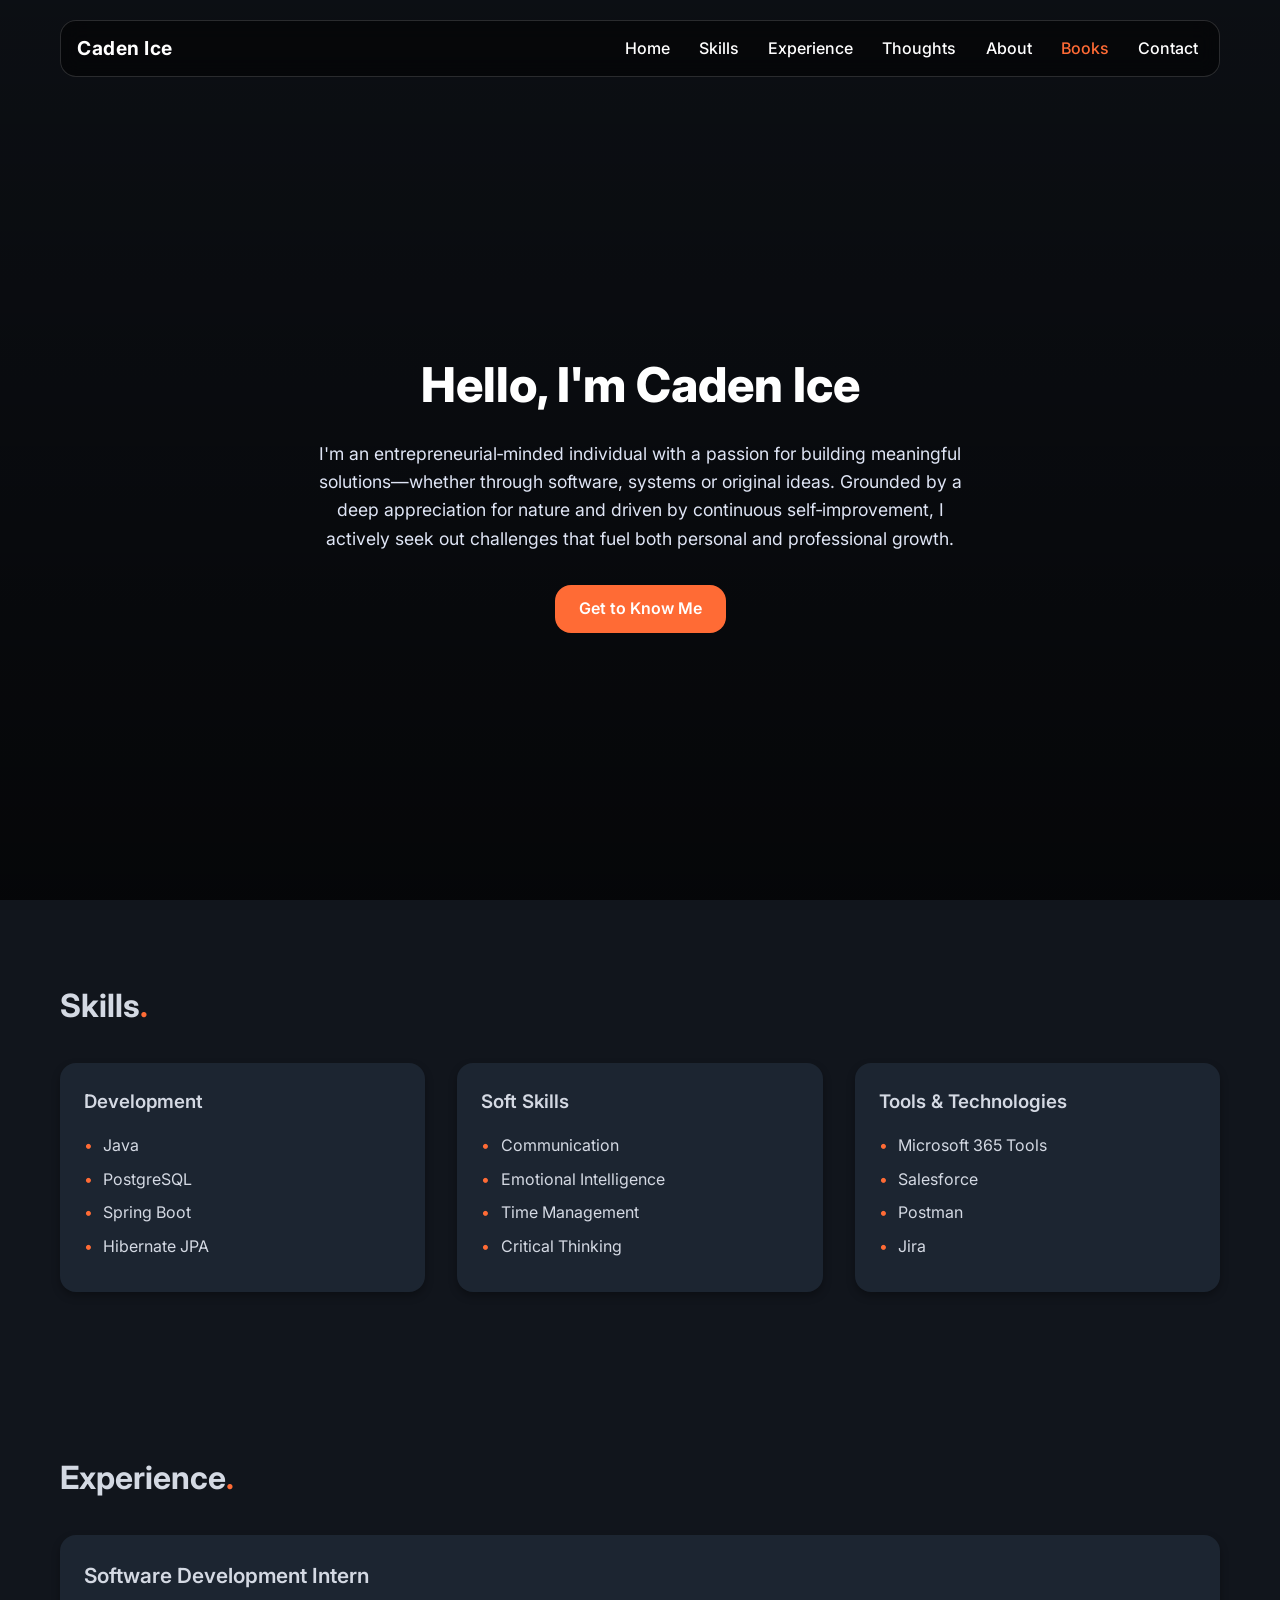
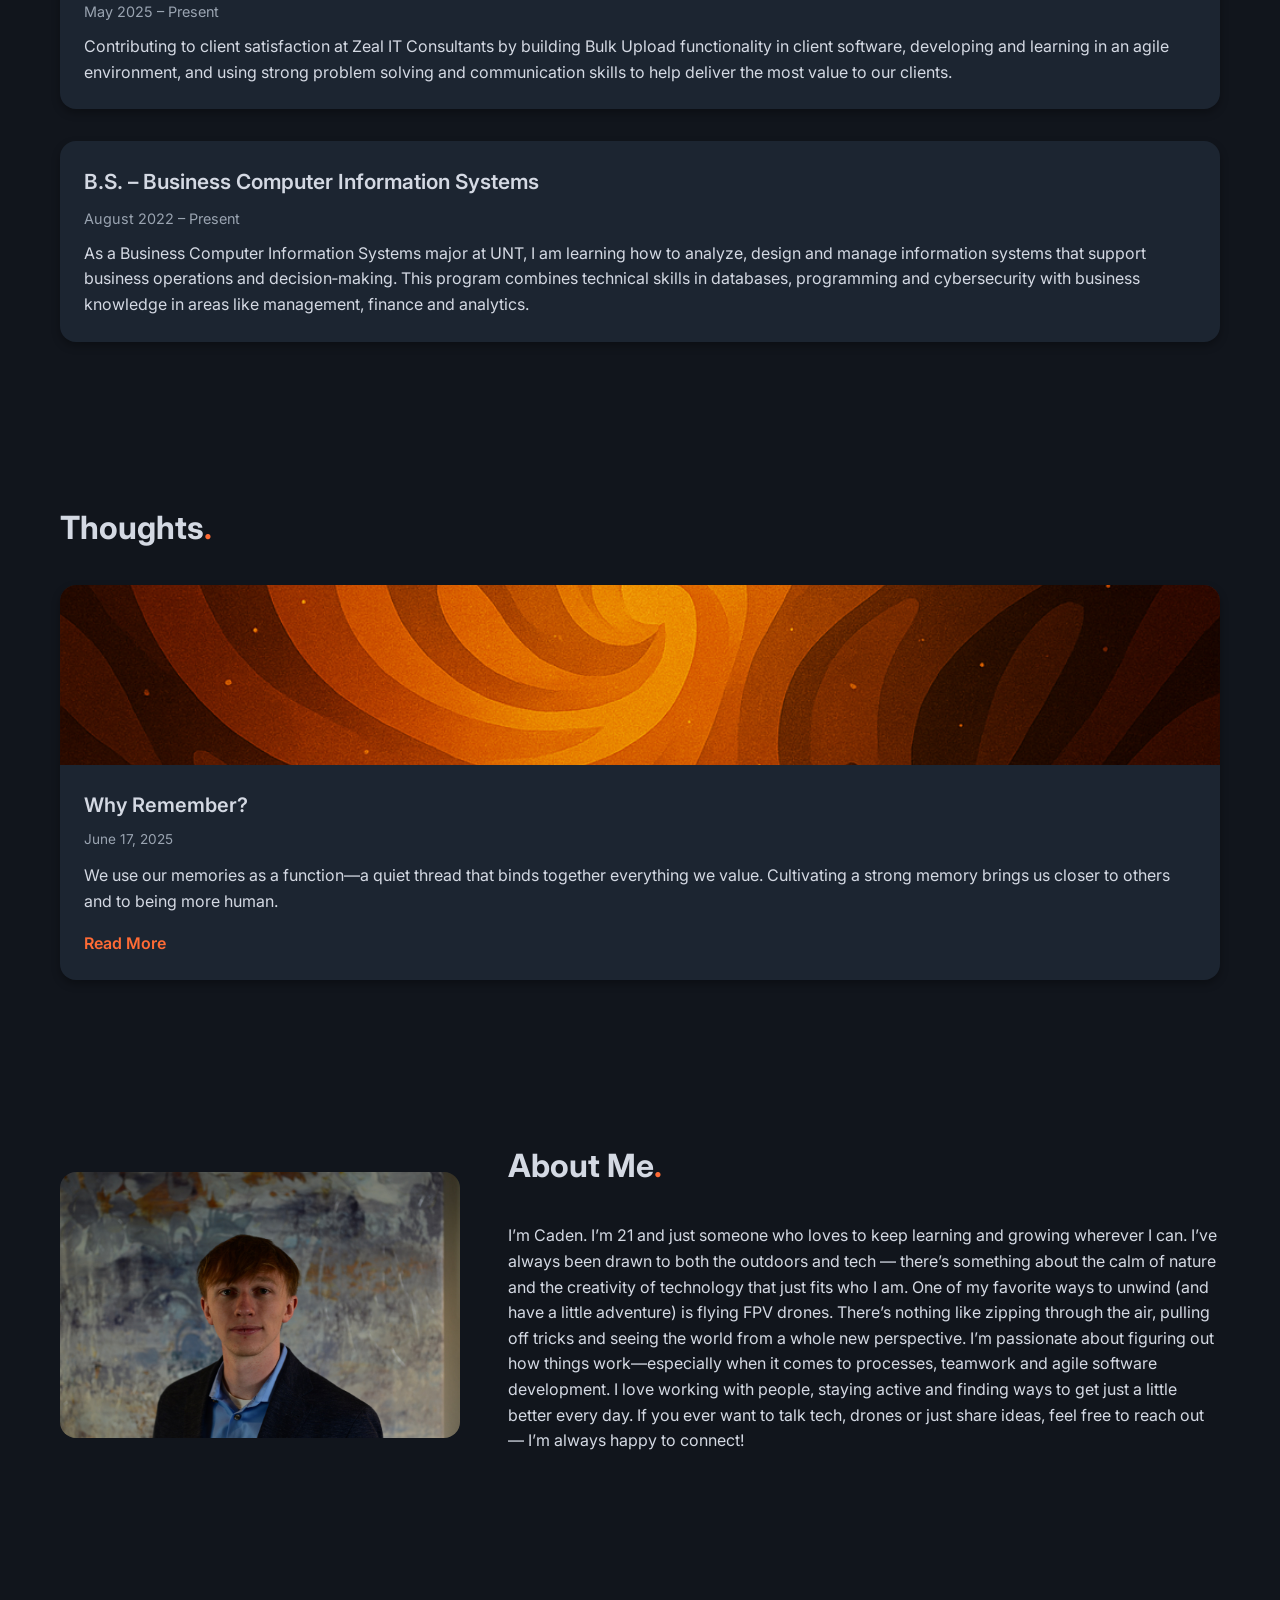
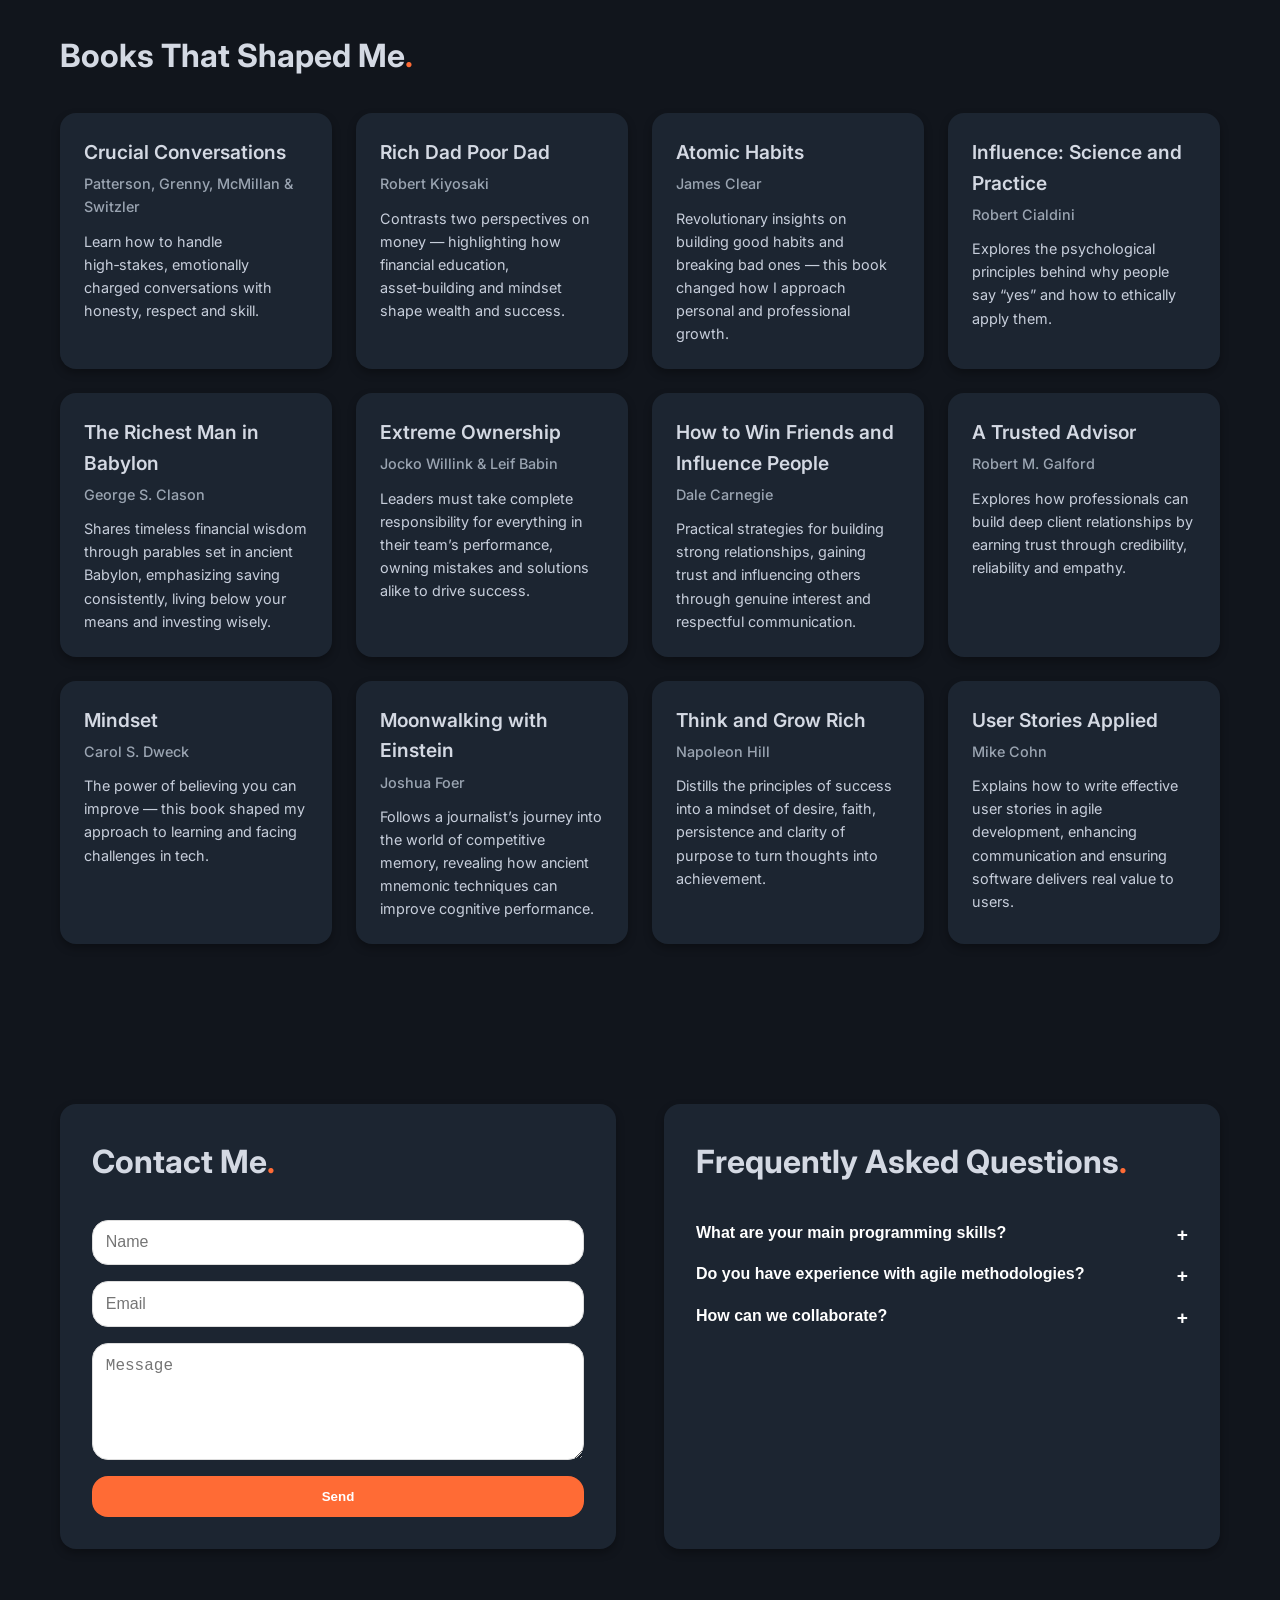
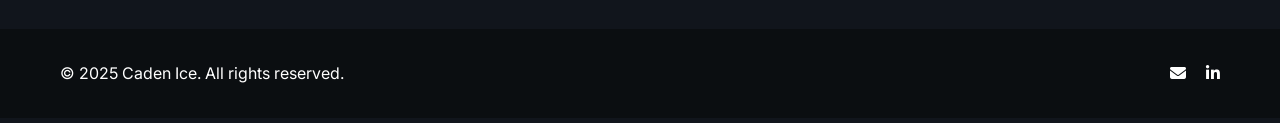
==== index.html @ c6b24aac "Update index.html" ====
<!DOCTYPE html>
<html lang="en">
  <head>
    <meta charset="UTF-8" />
    <!-- Prevent pinch‑zooming and ensure the page fits the screen on mobile -->
    <meta name="viewport" content="width=device-width, initial-scale=1.0, maximum-scale=1.0, user-scalable=no" />
    <title>Caden Ice – Professional Portfolio</title>
    <!-- Google fonts for clean, modern typography -->
    <link
      href="https://fonts.googleapis.com/css2?family=Inter:wght@400;500;700;800&display=swap"
      rel="stylesheet"
    />
    <!-- Font Awesome for social icons -->
    <link
      rel="stylesheet"
      href="https://cdnjs.cloudflare.com/ajax/libs/font-awesome/6.5.0/css/all.min.css"
      integrity="sha512-58f8N0PzhdUwjSC+um0k4P11H5scLvvLzV3zcGYoLaJEaVtAIGI2XEhjSdS+dxFssDHIlaEGKFbBr2svrwq5qA=="
      crossorigin="anonymous"
      referrerpolicy="no-referrer"
    />
    <link rel="stylesheet" href="assets/css/style.css" />
  </head>
  <body>
    <!-- Navigation bar -->
    <header id="home">
      <div class="nav-container">
        <div class="logo">Caden&nbsp;Ice</div>
        <nav class="nav-links">
          <a href="#home">Home</a>
          <a href="#skills">Skills</a>
          <a href="#experience">Experience</a>
          <a href="#thoughts">Thoughts</a>
          <a href="#about">About</a>
          <a href="#books">Books</a>
          <a href="#contact">Contact</a>
        </nav>
        <!-- Mobile menu toggle: this button appears on small screens to
             reveal or hide the navigation links. It is hidden on
             desktop-sized screens via CSS. -->
        <button class="nav-toggle" aria-label="Toggle navigation">
          <i class="fa-solid fa-bars"></i>
        </button>
        <!-- optional social icons can be added here in the future -->
      </div>
    </header>

    <main>
      <!-- Hero Section -->
      <section class="hero">
        <div class="hero-overlay"></div>
        <div class="container hero-content">
          <h1>Hello, I'm Caden Ice</h1>
          <p>
            I'm an entrepreneurial‑minded individual with a passion for
            building meaningful solutions—whether through software, systems
            or original ideas. Grounded by a deep appreciation for nature
            and driven by continuous self‑improvement, I actively seek out
            challenges that fuel both personal and professional growth.
          </p>
          <a href="#about" class="button">Get to Know Me</a>
        </div>
      </section>

      <!-- Skills Section -->
      <section id="skills" class="section skills">
        <div class="container">
          <h2>Skills<span class="dot">.</span></h2>
          <div class="skills-grid">
            <div class="skill-group">
              <h3>Development</h3>
              <ul>
                <li>Java</li>
                <li>PostgreSQL</li>
                <li>Spring&nbsp;Boot</li>
                <li>Hibernate&nbsp;JPA</li>
              </ul>
            </div>
            <div class="skill-group">
              <h3>Soft Skills</h3>
              <ul>
                <li>Communication</li>
                <li>Emotional&nbsp;Intelligence</li>
                <li>Time&nbsp;Management</li>
                <li>Critical&nbsp;Thinking</li>
              </ul>
            </div>
            <div class="skill-group">
              <h3>Tools &amp; Technologies</h3>
              <ul>
                <li>Microsoft&nbsp;365 Tools</li>
                <li>Salesforce</li>
                <li>Postman</li>
                <li>Jira</li>
              </ul>
            </div>
          </div>
        </div>
      </section>

      <!-- Experience Section -->
      <section id="experience" class="section experience">
        <div class="container">
          <h2>Experience<span class="dot">.</span></h2>
          <div class="experience-grid">
            <div class="experience-item">
              <h3>Software Development Intern</h3>
              <span class="date">May&nbsp;2025&nbsp;–&nbsp;Present</span>
              <p>
              Contributing to client satisfaction at Zeal IT Consultants by
              building Bulk Upload functionality in client software,
              developing and learning in an agile environment, and using
              strong problem solving and communication skills to help deliver
              the most value to our clients.
              </p>
            </div>
            <div class="experience-item">
              <h3>B.S.&nbsp;–&nbsp;Business Computer Information Systems</h3>
              <span class="date">August&nbsp;2022&nbsp;–&nbsp;Present</span>
              <p>
                As a Business Computer Information Systems major at UNT, I am
                learning how to analyze, design and manage information systems
                that support business operations and decision‑making. This
                program combines technical skills in databases,
                programming and cybersecurity with business knowledge in
                areas like management, finance and analytics.
              </p>
            </div>
          </div>
        </div>
      </section>

      <!-- Thoughts/Blog Section -->
      <section id="thoughts" class="section thoughts">
        <div class="container">
          <h2>Thoughts<span class="dot">.</span></h2>
          <div class="blog-grid">
            <!-- Blog card 1 -->
            <article class="blog-card">
              <div class="blog-image">
                <img src="assets/images/blog-memory.png" alt="Why Remember? illustration" />
              </div>
              <div class="blog-content">
                <h3>Why Remember?</h3>
                <span class="date">June&nbsp;17,&nbsp;2025</span>
                <p>
                  We use our memories as a function—a quiet thread that binds
                  together everything we value. Cultivating a strong memory
                  brings us closer to others and to being more human.
                </p>
                <a href="why-remember.html" class="read-more">Read More</a>
              </div>
            </article>
          </div>
        </div>
      </section>

      <!-- About Section -->
      <section id="about" class="section about">
        <div class="container about-container">
          <div class="about-image">
            <!-- Updated to new consolidated image name stored in assets/images. -->
            <img src="assets/images/5A97AD09-1F26-4D76-98AC-95509128C641_1_105_c.jpeg" alt="Illustration of Caden at the intersection of nature and technology" />
          </div>
          <div class="about-content">
            <h2>About&nbsp;Me<span class="dot">.</span></h2>
            <p>
              I’m Caden. I’m 21 and just someone who loves to keep learning
              and growing wherever I can. I’ve always been drawn to both
              the outdoors and tech — there’s something about the calm
              of nature and the creativity of technology that just fits who I
              am. One of my favorite ways to unwind (and have a little
              adventure) is flying FPV drones. There’s nothing like zipping
              through the air, pulling off tricks and seeing the world from a
              whole new perspective. I’m passionate about figuring out how
              things work—especially when it comes to processes, teamwork and
              agile software development. I love working with people, staying
              active and finding ways to get just a little better every day.
              If you ever want to talk tech, drones or just share ideas, feel
              free to reach out — I’m always happy to connect!
            </p>
          </div>
        </div>
      </section>

      <!-- Books Section -->
      <section id="books" class="section books">
        <div class="container">
          <h2>Books&nbsp;That&nbsp;Shaped&nbsp;Me<span class="dot">.</span></h2>
          <div class="books-grid">
            <!-- Book 1 -->
            <div class="book-card">
              <h3>Crucial Conversations</h3>
              <h4>Patterson, Grenny, McMillan &amp; Switzler</h4>
              <p>
                Learn how to handle high‑stakes, emotionally charged
                conversations with honesty, respect and skill.
              </p>
            </div>
            <!-- Book 2 -->
            <div class="book-card">
              <h3>Rich Dad Poor Dad</h3>
              <h4>Robert&nbsp;Kiyosaki</h4>
              <p>
                Contrasts two perspectives on money — highlighting how
                financial education, asset‑building and mindset shape wealth
                and success.
              </p>
            </div>
            <!-- Book 3 -->
            <div class="book-card">
              <h3>Atomic Habits</h3>
              <h4>James&nbsp;Clear</h4>
              <p>
                Revolutionary insights on building good habits and breaking bad
                ones — this book changed how I approach personal and
                professional growth.
              </p>
            </div>
            <!-- Book 4 -->
            <div class="book-card">
              <h3>Influence: Science and Practice</h3>
              <h4>Robert&nbsp;Cialdini</h4>
              <p>
                Explores the psychological principles behind why people say
                “yes” and how to ethically apply them.
              </p>
            </div>
            <!-- Book 5 -->
            <div class="book-card">
              <h3>The Richest Man in Babylon</h3>
              <h4>George&nbsp;S.&nbsp;Clason</h4>
              <p>
                Shares timeless financial wisdom through parables set in
                ancient Babylon, emphasizing saving consistently, living below
                your means and investing wisely.
              </p>
            </div>
            <!-- Book 6 -->
            <div class="book-card">
              <h3>Extreme Ownership</h3>
              <h4>Jocko&nbsp;Willink&nbsp;&amp;&nbsp;Leif&nbsp;Babin</h4>
              <p>
                Leaders must take complete responsibility for everything in
                their team’s performance, owning mistakes and solutions alike
                to drive success.
              </p>
            </div>
            <!-- Book 7 -->
            <div class="book-card">
              <h3>How to Win Friends and Influence People</h3>
              <h4>Dale&nbsp;Carnegie</h4>
              <p>
                Practical strategies for building strong relationships, gaining
                trust and influencing others through genuine interest and
                respectful communication.
              </p>
            </div>
            <!-- Book 8 -->
            <div class="book-card">
              <h3>A Trusted Advisor</h3>
              <h4>Robert&nbsp;M.&nbsp;Galford</h4>
              <p>
                Explores how professionals can build deep client relationships
                by earning trust through credibility, reliability and empathy.
              </p>
            </div>
            <!-- Book 9 -->
            <div class="book-card">
              <h3>Mindset</h3>
              <h4>Carol&nbsp;S.&nbsp;Dweck</h4>
              <p>
                The power of believing you can improve — this book shaped my
                approach to learning and facing challenges in tech.
              </p>
            </div>
            <!-- Book 10 -->
            <div class="book-card">
              <h3>Moonwalking with Einstein</h3>
              <h4>Joshua&nbsp;Foer</h4>
              <p>
                Follows a journalist’s journey into the world of competitive
                memory, revealing how ancient mnemonic techniques can improve
                cognitive performance.
              </p>
            </div>
            <!-- Book 11 -->
            <div class="book-card">
              <h3>Think and Grow Rich</h3>
              <h4>Napoleon&nbsp;Hill</h4>
              <p>
                Distills the principles of success into a mindset of desire,
                faith, persistence and clarity of purpose to turn thoughts into
                achievement.
              </p>
            </div>
            <!-- Book 12 -->
            <div class="book-card">
              <h3>User Stories Applied</h3>
              <h4>Mike&nbsp;Cohn</h4>
              <p>
                Explains how to write effective user stories in agile
                development, enhancing communication and ensuring software
                delivers real value to users.
              </p>
            </div>
          </div>
        </div>
      </section>

      <!-- Contact Section -->
      <section id="contact" class="section contact">
        <div class="container contact-container">
          <div class="contact-form">
            <h2>Contact&nbsp;Me<span class="dot">.</span></h2>
            <form
              action="mailto:caden@example.com"
              method="post"
              enctype="text/plain"
            >
              <input type="text" name="name" placeholder="Name" required />
              <input type="email" name="email" placeholder="Email" required />
              <textarea
                name="message"
                rows="5"
                placeholder="Message"
                required
              ></textarea>
              <button type="submit" class="button">Send</button>
            </form>
          </div>
          <div class="faq">
            <h2>Frequently&nbsp;Asked&nbsp;Questions<span class="dot">.</span></h2>
            <div class="faq-item">
              <button class="faq-question">What are your main programming skills?</button>
              <p class="faq-answer">Java, PostgreSQL, Spring Boot and Hibernate&nbsp;JPA.</p>
            </div>
            <div class="faq-item">
              <button class="faq-question">Do you have experience with agile methodologies?</button>
              <p class="faq-answer">Yes — I thrive in agile environments, collaborating with cross‑functional teams and delivering iterative value.</p>
            </div>
            <div class="faq-item">
              <button class="faq-question">How can we collaborate?</button>
              <p class="faq-answer">Feel free to send a message through the contact form or connect with me on LinkedIn. I'm open to new projects and ideas.</p>
            </div>
          </div>
        </div>
      </section>
    </main>

    <!-- Footer -->
    <footer>
      <div class="container footer-container">
        <p>©&nbsp;2025&nbsp;Caden&nbsp;Ice. All rights reserved.</p>
        <div class="footer-social">
          <a href="mailto:caden@example.com" aria-label="Email">
            <i class="fa-solid fa-envelope"></i>
          </a>
          <a href="https://www.linkedin.com" target="_blank" aria-label="LinkedIn">
            <i class="fa-brands fa-linkedin-in"></i>
          </a>
        </div>
      </div>
    </footer>
    <script src="assets/js/script.js"></script>
  </body>
</html>
---- assets/css/style.css ----
/*
 * Global styles for Caden Ice's portfolio
 * The design draws inspiration from modern, minimal portfolio layouts
 * similar to Yusef Turín's site, with generous whitespace, clear
 * typography and subtle accents. Sections are separated with plenty of
 * breathing room and a small dot following each heading as a design motif.
 */

/* CSS variables for easy theme adjustments */
:root {
  --primary-bg: #0b0e11; /* dark backdrop for hero */
  --section-bg: #11151c; /* darker background for sections */
  --accent: #ff6b35;     /* accent colour for buttons and highlights */
  --text-dark: #d4d9e3; /* light text for dark backgrounds */
  --text-light: #ffffff;
  /* slightly lighter card background on dark sections */
  --card-bg: #1c2531;
  --card-shadow: rgba(0, 0, 0, 0.3);
  --radius: 16px;
  --transition: all 0.25s ease;
}

/* Ensure all elements stay within viewport */
* {
  box-sizing: border-box;
  margin: 0;
  padding: 0;
  max-width: 100%;
}

html {
  overflow-x: hidden;
  width: 100%;
}

body {
  font-family: 'Inter', sans-serif;
  color: var(--text-dark);
  line-height: 1.6;
  background-color: var(--section-bg);
  width: 100%;
  overflow-x: hidden;
  position: relative;
}

/* Ensure images never overflow their containers on smaller screens.
   This rule prevents horizontal scrolling by constraining the width
   and preserving aspect ratio. */
img {
  max-width: 100%;
  height: auto;
  display: block;
}

a {
  color: inherit;
  text-decoration: none;
}

/* Container utility */
.container {
  width: 100%;
  max-width: 1200px;
  margin: 0 auto;
  padding: 0 20px;
}

/* Navigation bar */
header {
  position: relative;
  z-index: 1000;
}

.nav-container {
  position: fixed;
  top: 20px;
  left: 20px;
  right: 20px;
  width: auto;
  max-width: 1160px;
  margin: 0 auto;
  /* dark translucent nav bar ensures menu items remain readable on any background */
  background: rgba(0, 0, 0, 0.5);
  border: 1px solid rgba(255, 255, 255, 0.15);
  border-radius: var(--radius);
  backdrop-filter: blur(10px);
  padding: 0.6rem 1rem;
  display: flex;
  align-items: center;
  justify-content: space-between;
}

.logo {
  font-weight: 700;
  font-size: 1.2rem;
  letter-spacing: 0.5px;
  color: var(--text-light);
}

.nav-links {
  display: flex;
  gap: 1.2rem;
  font-weight: 500;
  flex-wrap: wrap;
}

.nav-links a {
  color: var(--text-light);
  transition: var(--transition);
  padding: 5px;
}

.nav-links a:hover {
  color: var(--accent);
}

/* Mobile navigation toggle button. Hidden on larger screens; displayed on
   mobile devices. */
.nav-toggle {
  display: none;
  background: none;
  border: none;
  font-size: 1.6rem;
  color: var(--text-light);
  cursor: pointer;
}

/* Active nav link */
.nav-links a.active {
  color: var(--accent);
}

.nav-social a {
  color: var(--text-light);
  margin-left: 1rem;
  font-size: 1.1rem;
  transition: var(--transition);
}

.nav-social a:hover {
  color: var(--accent);
}

.hero {
  position: relative;
  /* Use the consolidated hero image.  The image lives one directory up in
     assets/images/hero.jpg relative to this CSS file, so adjust the path
     accordingly. */
  background-image: url('../images/hero.jpg');
  background-size: cover;
  background-position: center;
  height: 100vh;
  display: flex;
  align-items: center;
  color: var(--text-light);
  text-align: center;

  /* Push the hero content below the fixed navigation bar. Without this
     padding the heading would sit underneath the nav on page load. */
  padding-top: 5rem;
}

.hero-overlay {
  position: absolute;
  top: 0;
  left: 0;
  right: 0;
  bottom: 0;
  /* Soften the dark overlay to allow the underlying hero image to be
     visible on mobile devices while still ensuring text legibility. */
  background: linear-gradient(180deg, rgba(0,0,0,0.3) 0%, rgba(0,0,0,0.7) 100%);
  z-index: 0;
}

.hero-content {
  position: relative;
  z-index: 1;
  max-width: 700px;
}

.hero h1 {
  font-size: 3rem;
  font-weight: 800;
  margin-bottom: 1rem;
}

.hero p {
  font-size: 1.1rem;
  margin-bottom: 2rem;
  color: #dfe5f5;
}

.button {
  background: var(--accent);
  color: var(--text-light);
  padding: 0.7rem 1.5rem;
  border-radius: var(--radius);
  font-weight: 600;
  transition: var(--transition);
  display: inline-block;
}

.button:hover {
  background: darken(var(--accent), 10%);
  transform: translateY(-2px);
}

/* Section default styling */
.section {
  padding: 5rem 0;
}

.section h2 {
  font-size: 2rem;
  margin-bottom: 2rem;
  font-weight: 700;
  position: relative;
}

.section .dot {
  color: var(--accent);
}

/* Skills */
.skills {
  background: var(--section-bg);
}

.skills-grid {
  display: flex;
  flex-wrap: wrap;
  gap: 2rem;
  justify-content: space-between;
}

.skill-group {
  flex: 1 1 250px;
  background: var(--card-bg);
  border-radius: var(--radius);
  padding: 1.5rem;
  box-shadow: 0 4px 8px var(--card-shadow);
}

.skill-group h3 {
  margin-bottom: 1rem;
  font-weight: 600;
}

.skill-group ul {
  list-style: none;
}

.skill-group li {
  margin-bottom: 0.5rem;
  position: relative;
  padding-left: 1.2rem;
}

.skill-group li::before {
  content: '\2022';
  position: absolute;
  left: 0;
  color: var(--accent);
}

/* Experience */
.experience-grid {
  display: flex;
  flex-direction: column;
  gap: 2rem;
}

.experience-item {
  background: var(--card-bg);
  padding: 1.5rem;
  border-radius: var(--radius);
  box-shadow: 0 4px 8px var(--card-shadow);
}

.experience-item h3 {
  margin-bottom: 0.5rem;
  font-size: 1.3rem;
  font-weight: 600;
}

.experience-item .date {
  display: block;
  font-size: 0.9rem;
  /* lighter text colour for dark background cards */
  color: #9aa4b1;
  margin-bottom: 0.7rem;
}

/* Blog cards */
.blog-grid {
  display: grid;
  gap: 2rem;
  grid-template-columns: repeat(auto-fit, minmax(280px, 1fr));
}

.blog-card {
  background: var(--card-bg);
  border-radius: var(--radius);
  overflow: hidden;
  box-shadow: 0 4px 8px var(--card-shadow);
  display: flex;
  flex-direction: column;
}

.blog-image img {
  width: 100%;
  height: 180px;
  object-fit: cover;
}

.blog-content {
  padding: 1.5rem;
  display: flex;
  flex-direction: column;
  flex-grow: 1;
}

.blog-content h3 {
  margin-bottom: 0.5rem;
  font-size: 1.25rem;
  font-weight: 600;
}

.blog-content .date {
  font-size: 0.85rem;
  color: #9aa4b1;
  margin-bottom: 0.8rem;
}

.blog-content p {
  flex-grow: 1;
  margin-bottom: 1rem;
}

.blog-content .read-more {
  align-self: flex-start;
  color: var(--accent);
  font-weight: 600;
  transition: var(--transition);
}

.blog-content .read-more:hover {
  text-decoration: underline;
}

/* About */
.about-container {
  display: flex;
  flex-wrap: wrap;
  gap: 3rem;
  align-items: center;
}

.about-image {
  flex: 1 1 300px;
  max-width: 400px;
}

.about-image img {
  width: 100%;
  border-radius: var(--radius);
}

.about-content {
  flex: 2 1 400px;
}

.about-content p {
  margin-bottom: 1rem;
}

/* Books */
.books {
  background: var(--section-bg);
}

.books-grid {
  display: grid;
  gap: 1.5rem;
  grid-template-columns: repeat(auto-fit, minmax(250px, 1fr));
}

.book-card {
  background: var(--card-bg);
  padding: 1.5rem;
  border-radius: var(--radius);
  box-shadow: 0 4px 8px var(--card-shadow);
}

.book-card h3 {
  font-size: 1.2rem;
  margin-bottom: 0.3rem;
  font-weight: 600;
}

.book-card h4 {
  font-size: 0.9rem;
  font-weight: 500;
  color: #9aa4b1;
  margin-bottom: 0.7rem;
}

.book-card p {
  font-size: 0.9rem;
  color: #c7cedb;
}

/* Contact & FAQ */
.contact-container {
  display: flex;
  flex-wrap: wrap;
  gap: 3rem;
}

.contact-form {
  flex: 1 1 300px;
  background: var(--card-bg);
  padding: 2rem;
  border-radius: var(--radius);
  box-shadow: 0 4px 8px var(--card-shadow);
  min-width: 0;
}

.contact-form form {
  display: flex;
  flex-direction: column;
  gap: 1rem;
}

.contact-form input,
.contact-form textarea {
  padding: 0.8rem;
  border: 1px solid #ddd;
  border-radius: var(--radius);
  font-size: 1rem;
  width: 100%;
  min-width: 0;
}

.contact-form button {
  background: var(--accent);
  color: var(--text-light);
  border: none;
  padding: 0.8rem 1.5rem;
  border-radius: var(--radius);
  font-weight: 600;
  cursor: pointer;
  transition: var(--transition);
}

.contact-form button:hover {
  transform: translateY(-2px);
}

.faq {
  flex: 1 1 300px;
  background: var(--card-bg);
  padding: 2rem;
  border-radius: var(--radius);
  box-shadow: 0 4px 8px var(--card-shadow);
  min-width: 0;
  overflow-wrap: break-word;
}

.faq h2 {
  word-wrap: break-word;
  overflow-wrap: break-word;
  hyphens: auto;
}

.faq-item + .faq-item {
  margin-top: 1rem;
}

.faq-question {
  width: 100%;
  text-align: left;
  background: none;
  border: none;
  font-size: 1rem;
  font-weight: 600;
  cursor: pointer;
  position: relative;
  padding-right: 1.5rem;
  color: var(--text-light);
}

.faq-question::after {
  content: '+';
  position: absolute;
  right: 0;
  top: 0;
  color: var(--text-light);
  font-size: 1.2rem;
  transition: var(--transition);
}

.faq-answer {
  margin-top: 0.5rem;
  font-size: 0.9rem;
  display: none;
  color: var(--text-light);
}

.faq-item.active .faq-answer {
  display: block;
}

.faq-item.active .faq-question::after {
  transform: rotate(45deg);
}

/* Footer */
footer {
  background: var(--primary-bg);
  color: var(--text-light);
  padding: 2rem 0;
}

.footer-container {
  display: flex;
  flex-wrap: wrap;
  align-items: center;
  justify-content: space-between;
  gap: 1rem;
}

.footer-social a {
  margin-left: 1rem;
  color: var(--text-light);
  transition: var(--transition);
}

.footer-social a:hover {
  color: var(--accent);
}

/* Blog post page styles */
.blog-post {
  max-width: 800px;
  margin: 0 auto;
  padding-top: 6rem;
}

.blog-post h1 {
  font-size: 2.5rem;
  margin-bottom: 1rem;
  font-weight: 700;
}

.blog-post .date {
  font-size: 0.9rem;
  color: #9aa4b1;
  margin-bottom: 2rem;
  display: block;
}

.blog-post p {
  margin-bottom: 1.5rem;
  font-size: 1.1rem;
  line-height: 1.7;
}

.blog-post .read-more {
  color: var(--accent);
  font-weight: 600;
  transition: var(--transition);
}

.blog-post .read-more:hover {
  text-decoration: underline;
}

/* Responsive tweaks */
@media (max-width: 768px) {
  .container {
    padding: 0 15px;
  }
  
  .hero h1 {
    font-size: 2.4rem;
  }
  
  .nav-container {
    left: 10px;
    right: 10px;
    padding: 0.8rem 1rem;
  }
  
  .contact-container {
    flex-direction: column;
    gap: 2rem;
  }
  
  .about-container {
    flex-direction: column;
  }

  /* On small screens hide the navigation links by default and
     stack them vertically when opened. The open class is toggled
     via JavaScript when the menu icon is clicked. */
  .nav-links {
    display: none;
    flex-direction: column;
    width: 100%;
    gap: 0.5rem;
    margin-top: 0.5rem;
  }
  .nav-links.open {
    display: flex;
  }
  .nav-toggle {
    display: block;
  }

  /* Ensure the contact form and FAQ fit within the viewport on mobile.
     Without this the cards can exceed the container width once padding
     is applied, causing horizontal scroll and forcing users to zoom out. */
  .contact-form,
  .faq {
    flex: 1 1 100%;
    width: 100%;
    max-width: 100%;
  }
  
  .faq h2 {
    font-size: 1.6rem;
    line-height: 1.3;
  }
  
  /* Mobile blog post adjustments */
  .blog-post h1 {
    font-size: 2rem;
  }
  
  .blog-post p {
    font-size: 1rem;
  }
}
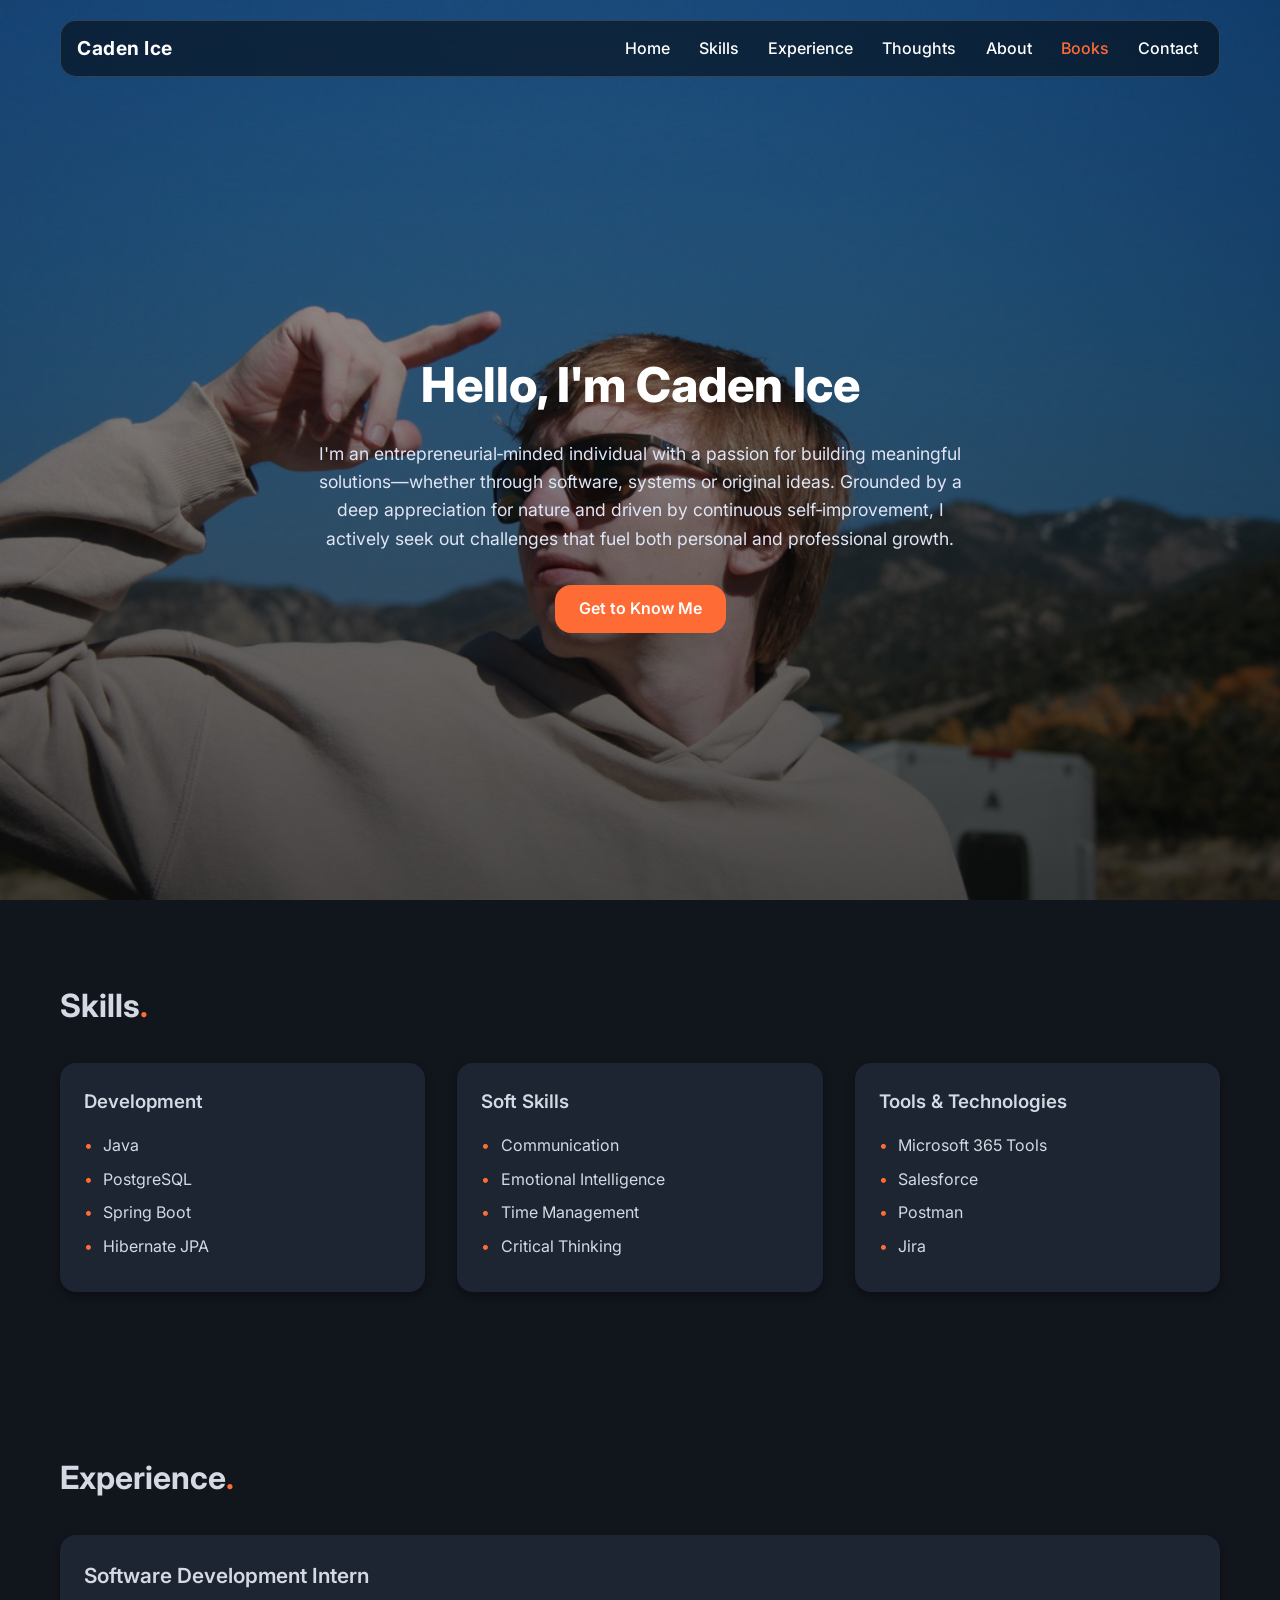
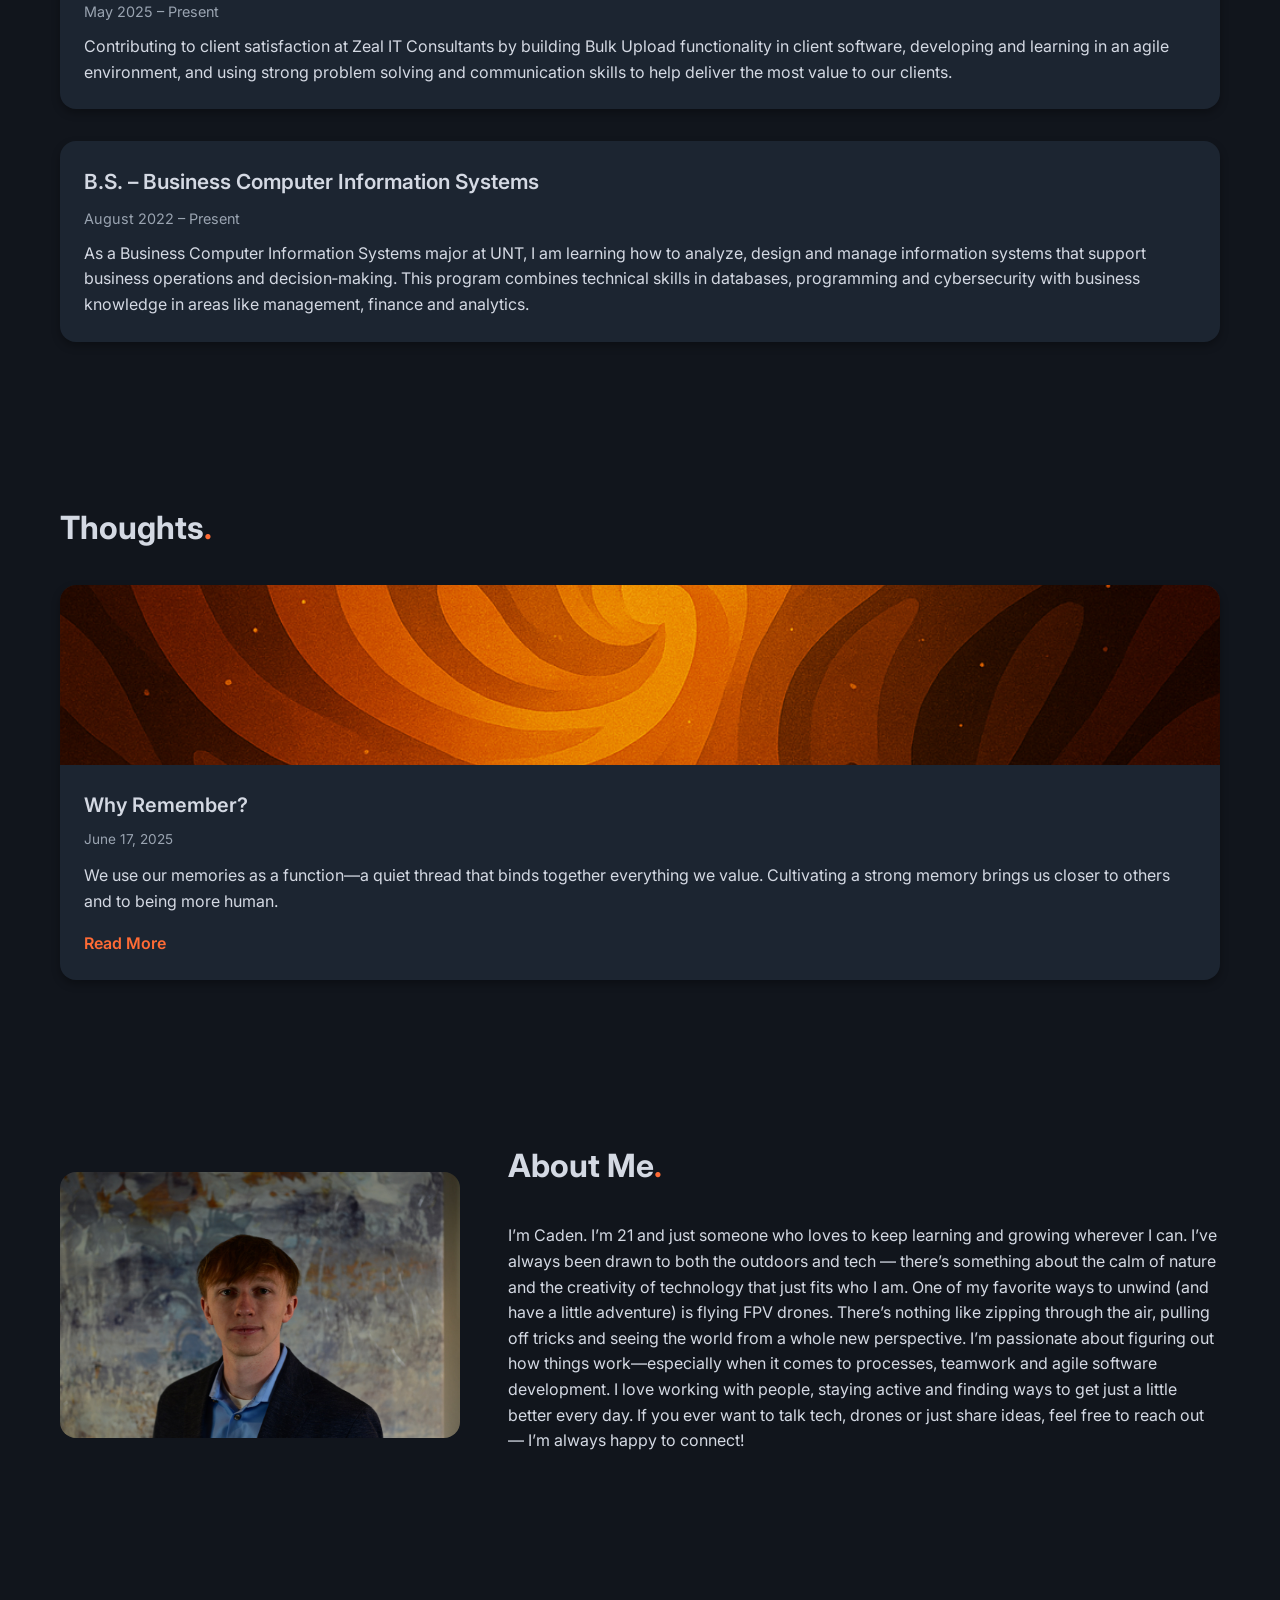
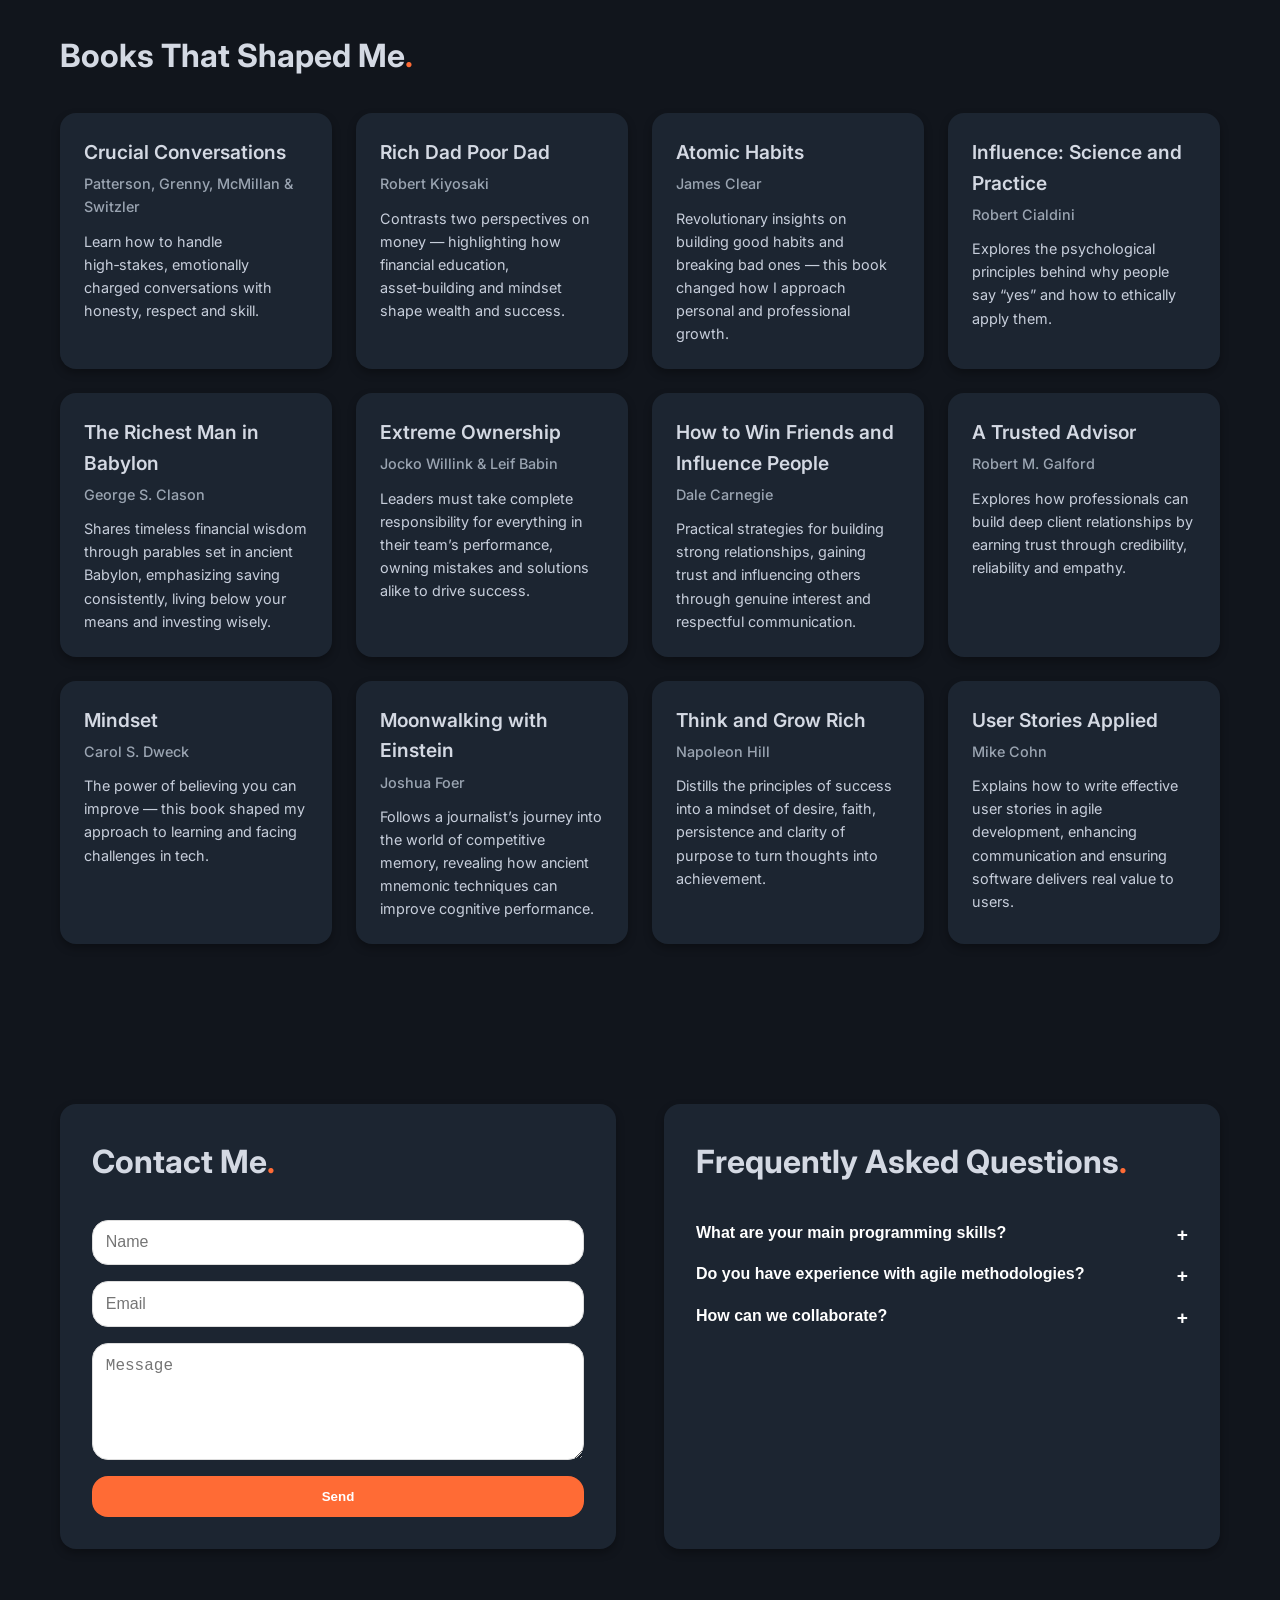
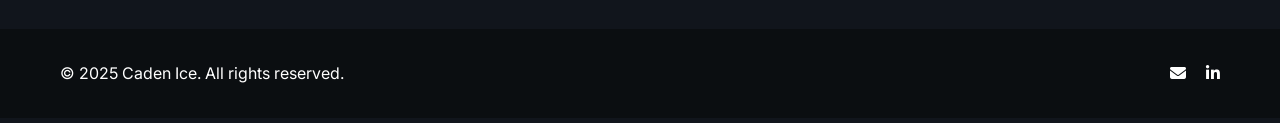
==== commit 3aebfe78: "Update index.html added tracker" ====
--- a/index.html
+++ b/index.html
@@ -1,6 +1,15 @@
 <!DOCTYPE html>
 <html lang="en">
   <head>
+    <!-- Google tag (gtag.js) -->
+    <script async src="https://www.googletagmanager.com/gtag/js?id=G-K5BQJNR7HT"></script>
+    <script>
+      window.dataLayer = window.dataLayer || [];
+      function gtag(){dataLayer.push(arguments);}
+      gtag('js', new Date());
+    
+      gtag('config', 'G-K5BQJNR7HT');
+    </script>
     <meta charset="UTF-8" />
     <!-- Prevent pinch‑zooming and ensure the page fits the screen on mobile -->
     <meta name="viewport" content="width=device-width, initial-scale=1.0, maximum-scale=1.0, user-scalable=no" />
--- a/assets/css/style.css
+++ b/assets/css/style.css
@@ -146,7 +146,7 @@
   /* Use the consolidated hero image.  The image lives one directory up in
      assets/images/hero.jpg relative to this CSS file, so adjust the path
      accordingly. */
-  background-image: url('../images/hero.jpg');
+  background-image: url('../images/A2F4BD6F-6E01-4A1C-89C0-51E1ACC02257_1_105_c.jpeg');
   background-size: cover;
   background-position: center;
   height: 100vh;
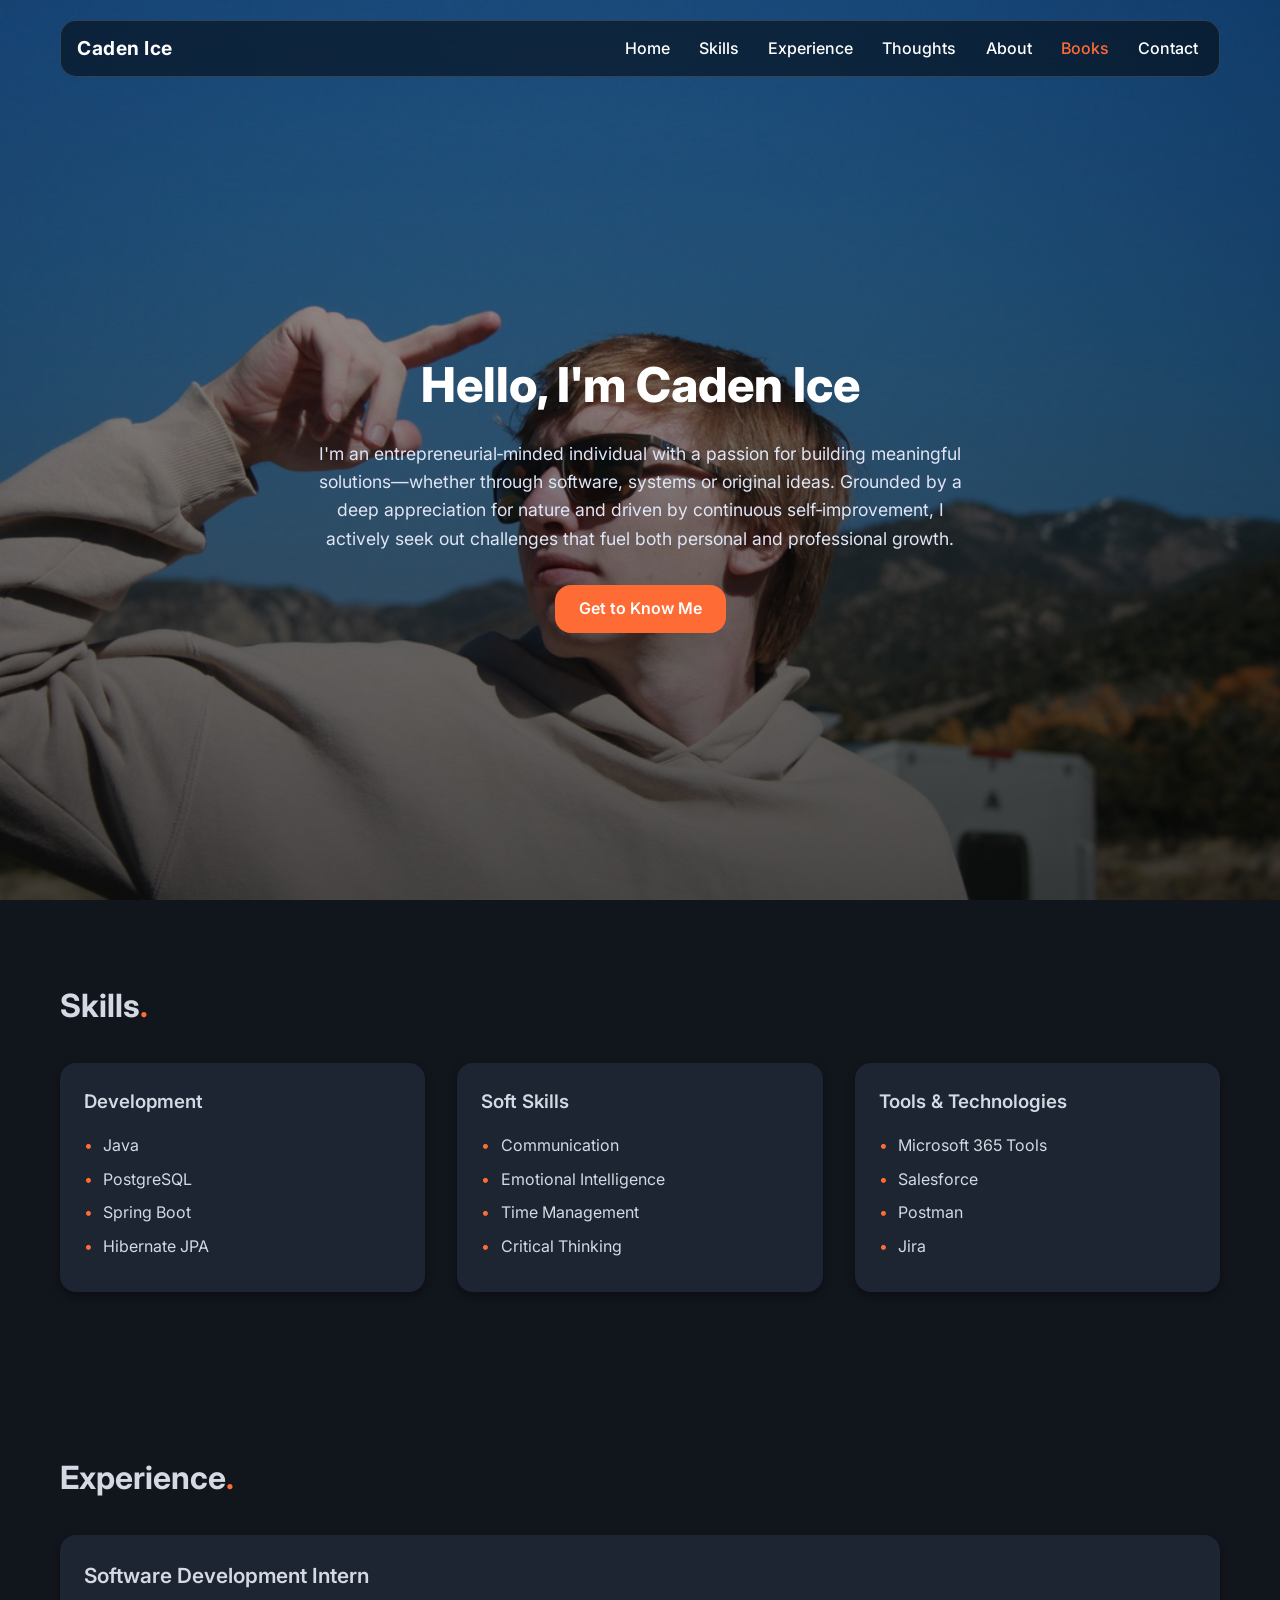
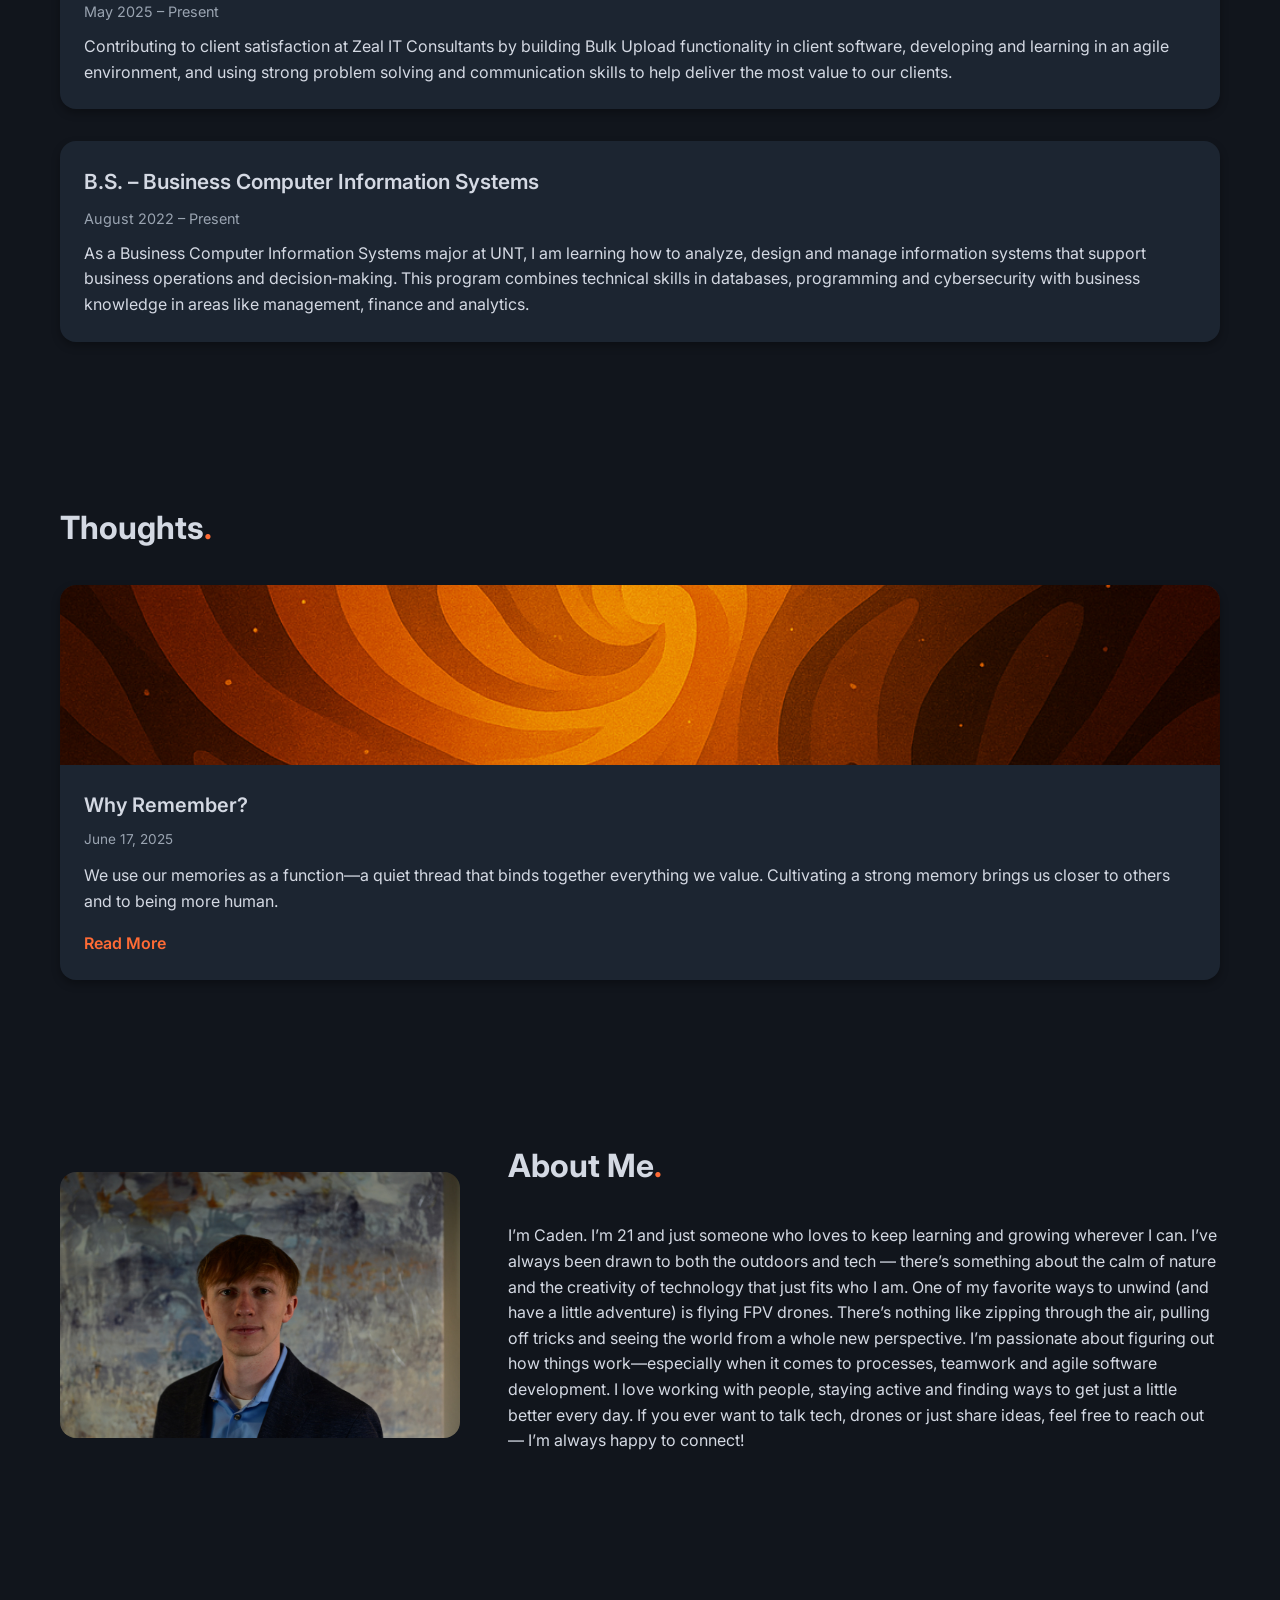
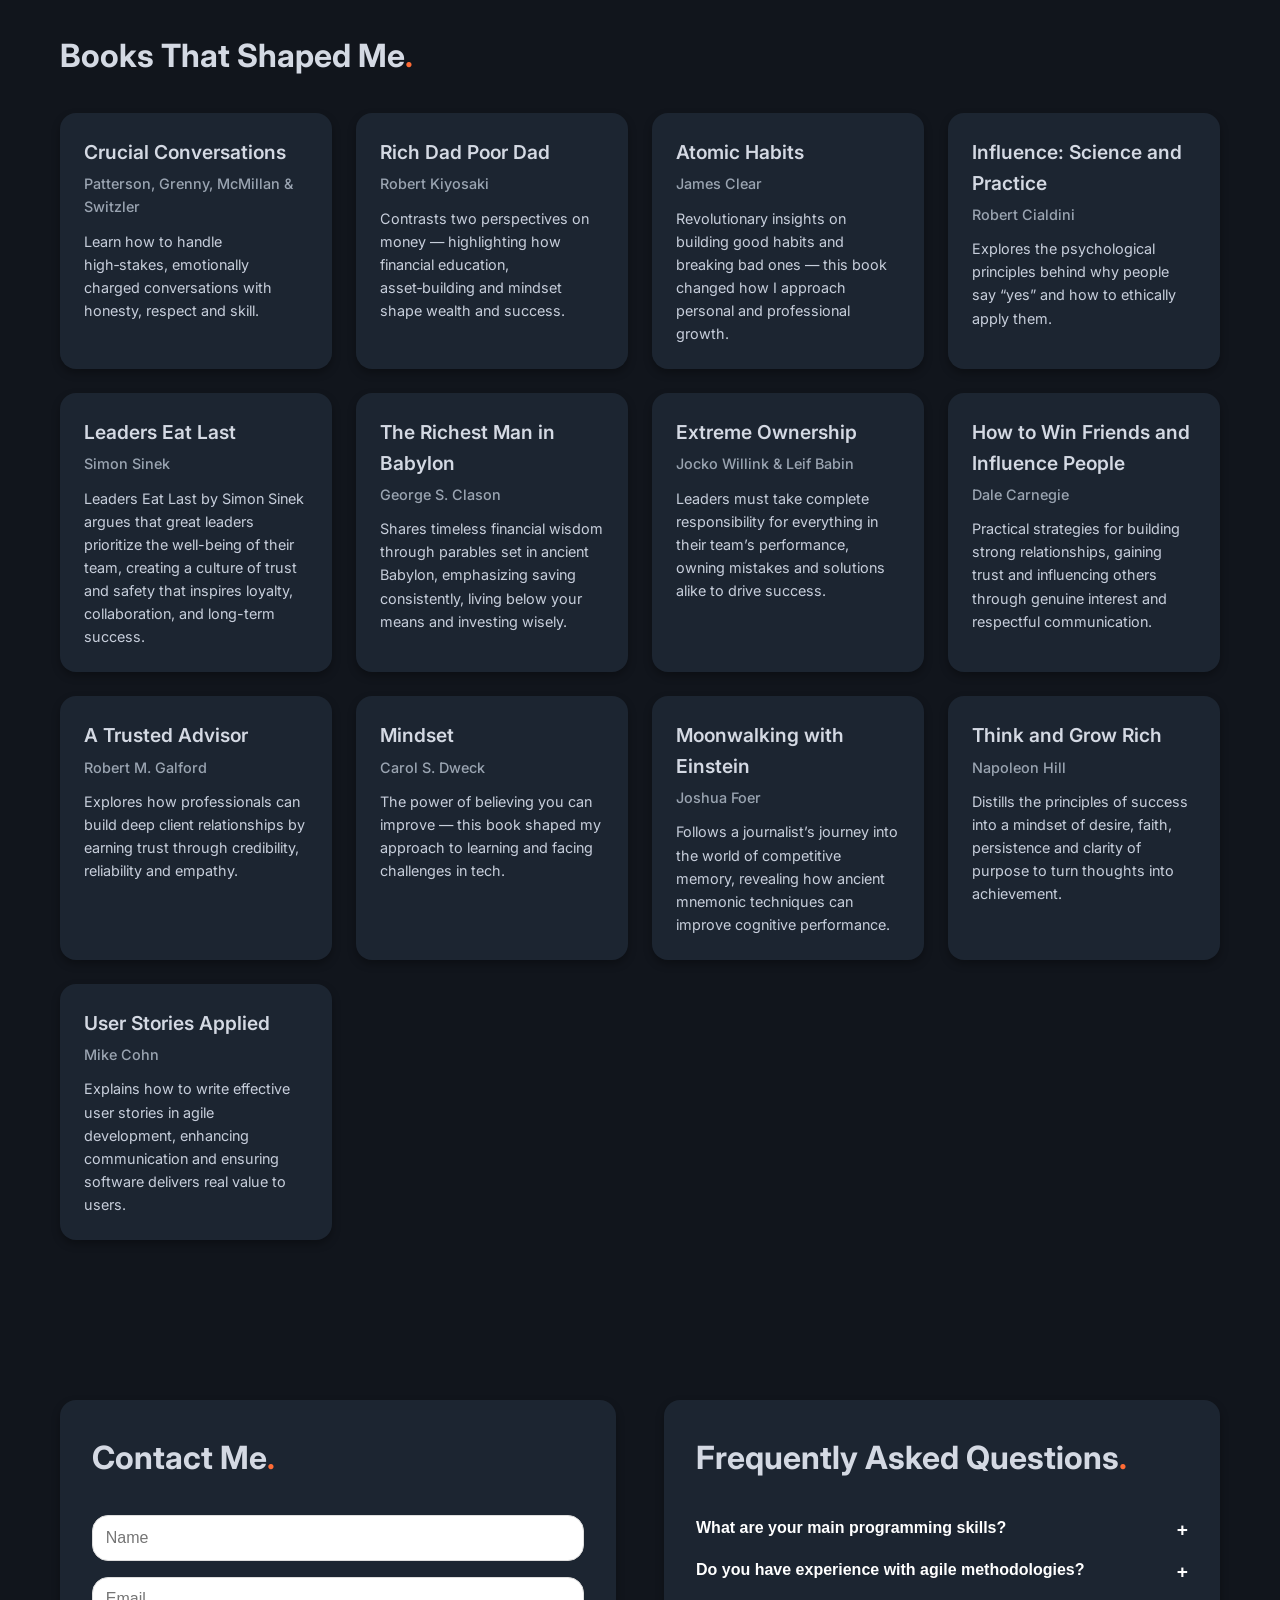
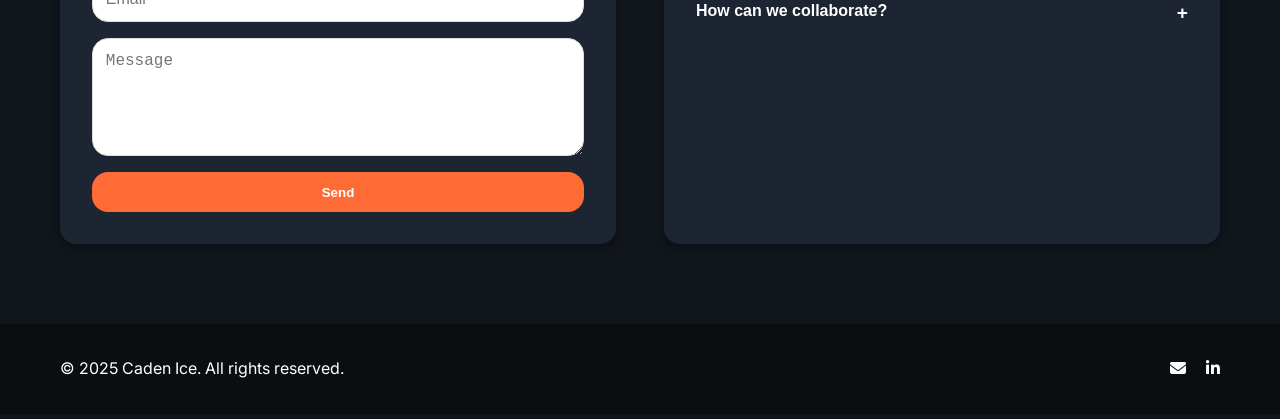
==== commit f9c57aad: "Update index.html" ====
--- a/index.html
+++ b/index.html
@@ -236,6 +236,16 @@
             </div>
             <!-- Book 5 -->
             <div class="book-card">
+              <h3>Leaders Eat Last</h3>
+              <h4>Simon Sinek</h4>
+              <p>
+                Leaders Eat Last by Simon Sinek argues that great leaders
+                prioritize the well-being of their team, creating a culture of trust and 
+                safety that inspires loyalty, collaboration, and long-term success.
+              </p>
+            </div>
+            <!-- Book 5 -->
+            <div class="book-card">
               <h3>The Richest Man in Babylon</h3>
               <h4>George&nbsp;S.&nbsp;Clason</h4>
               <p>
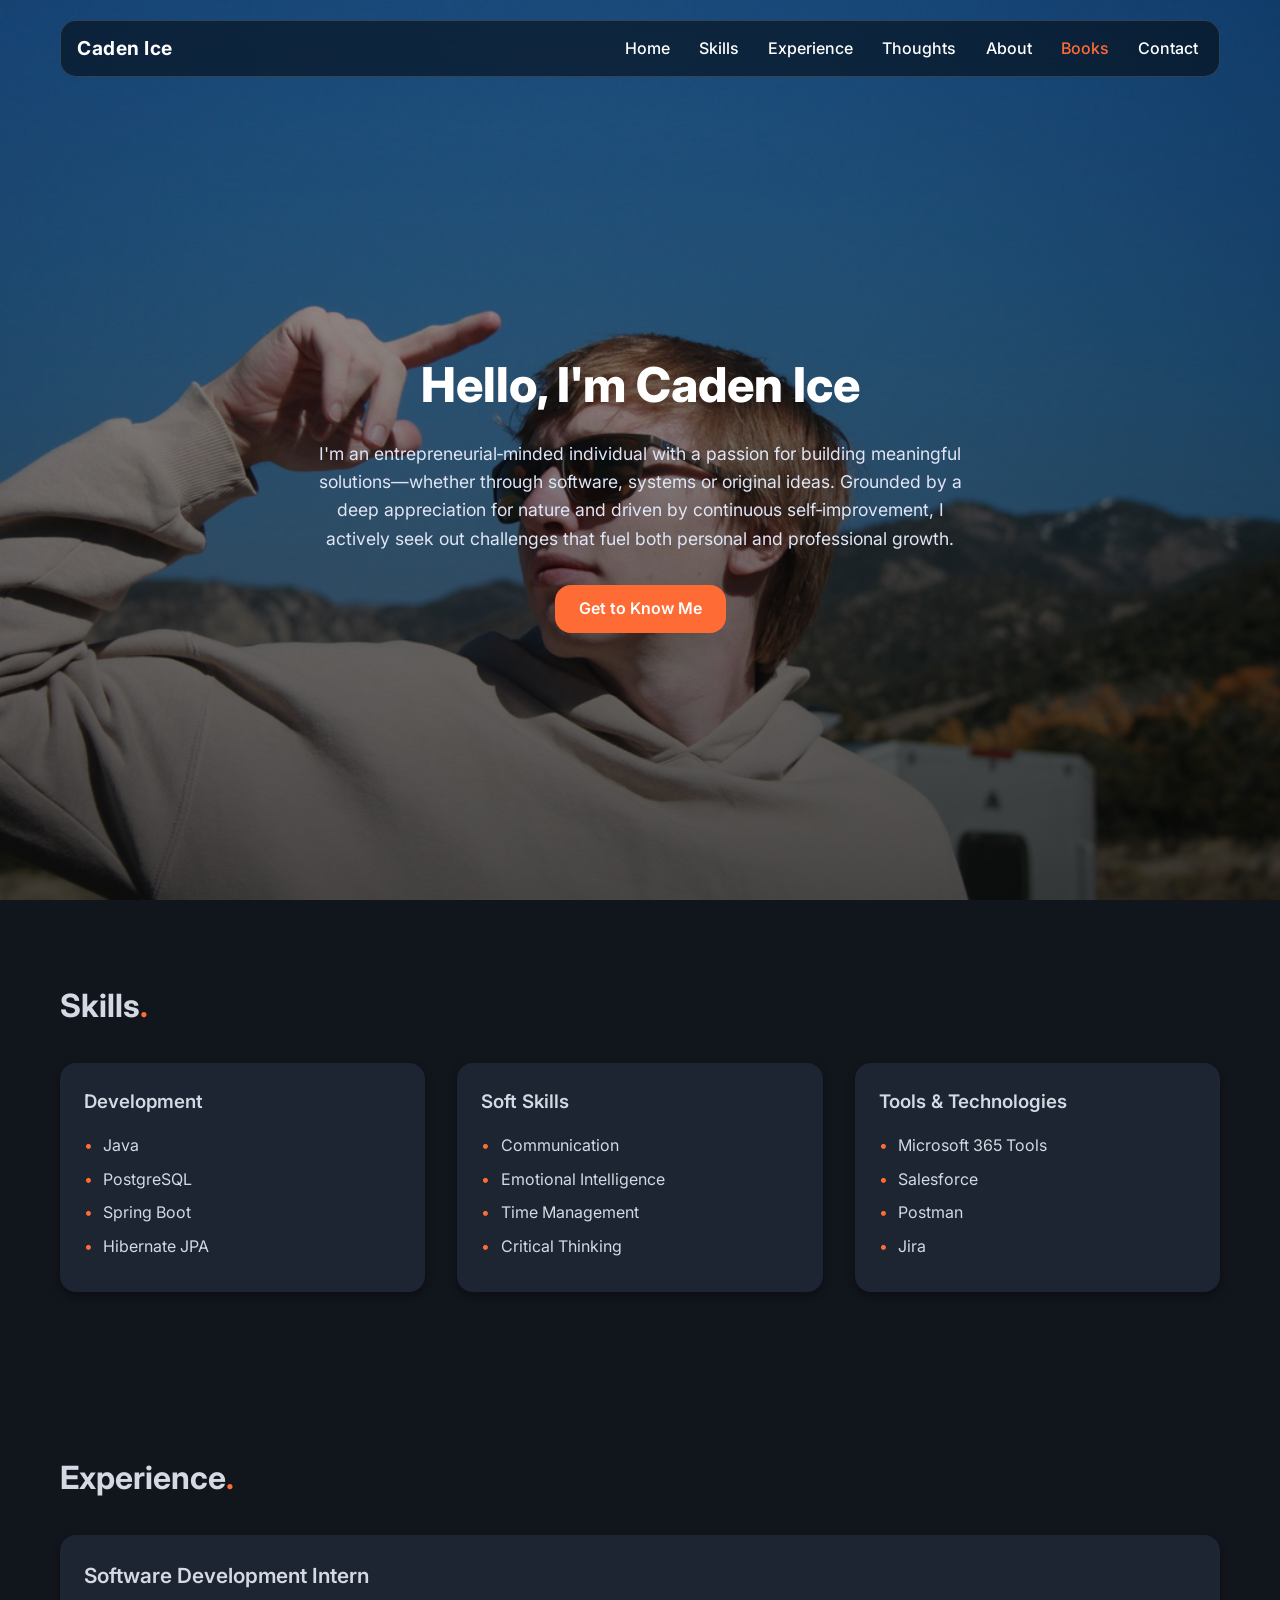
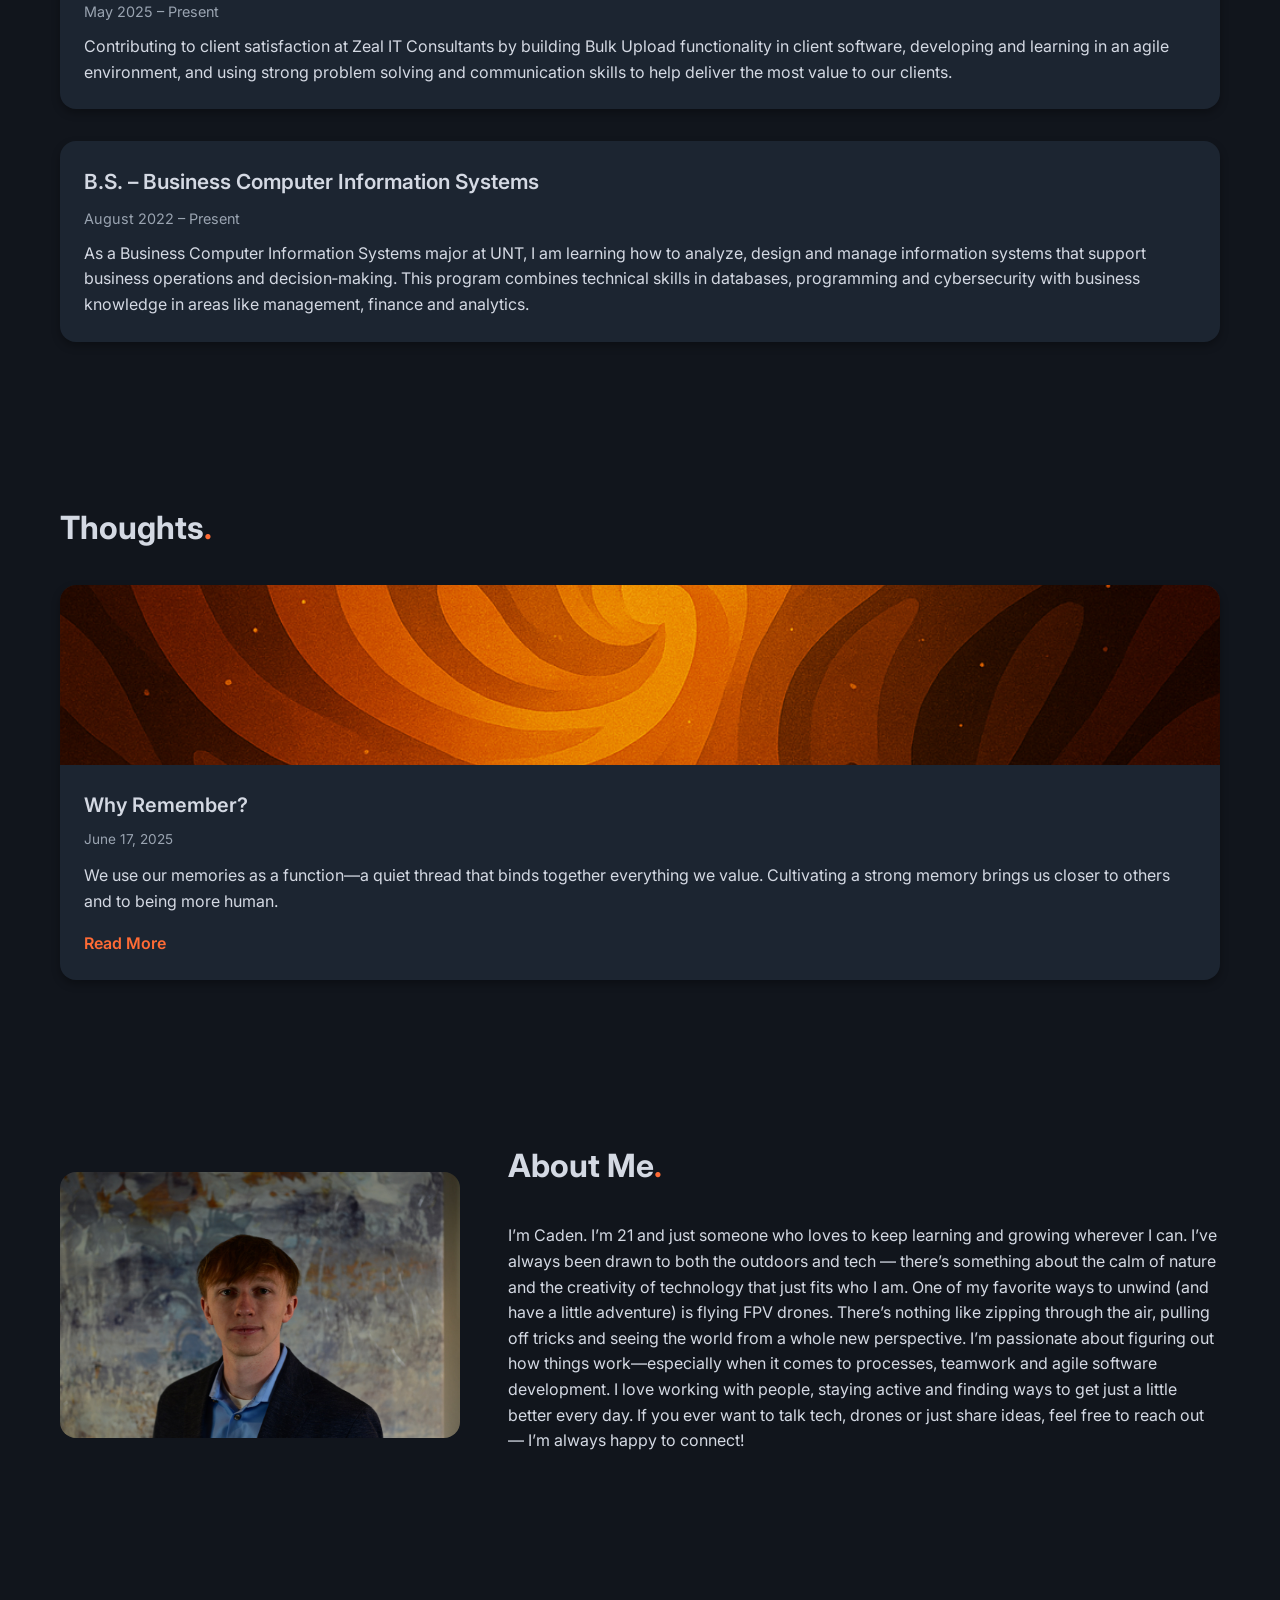
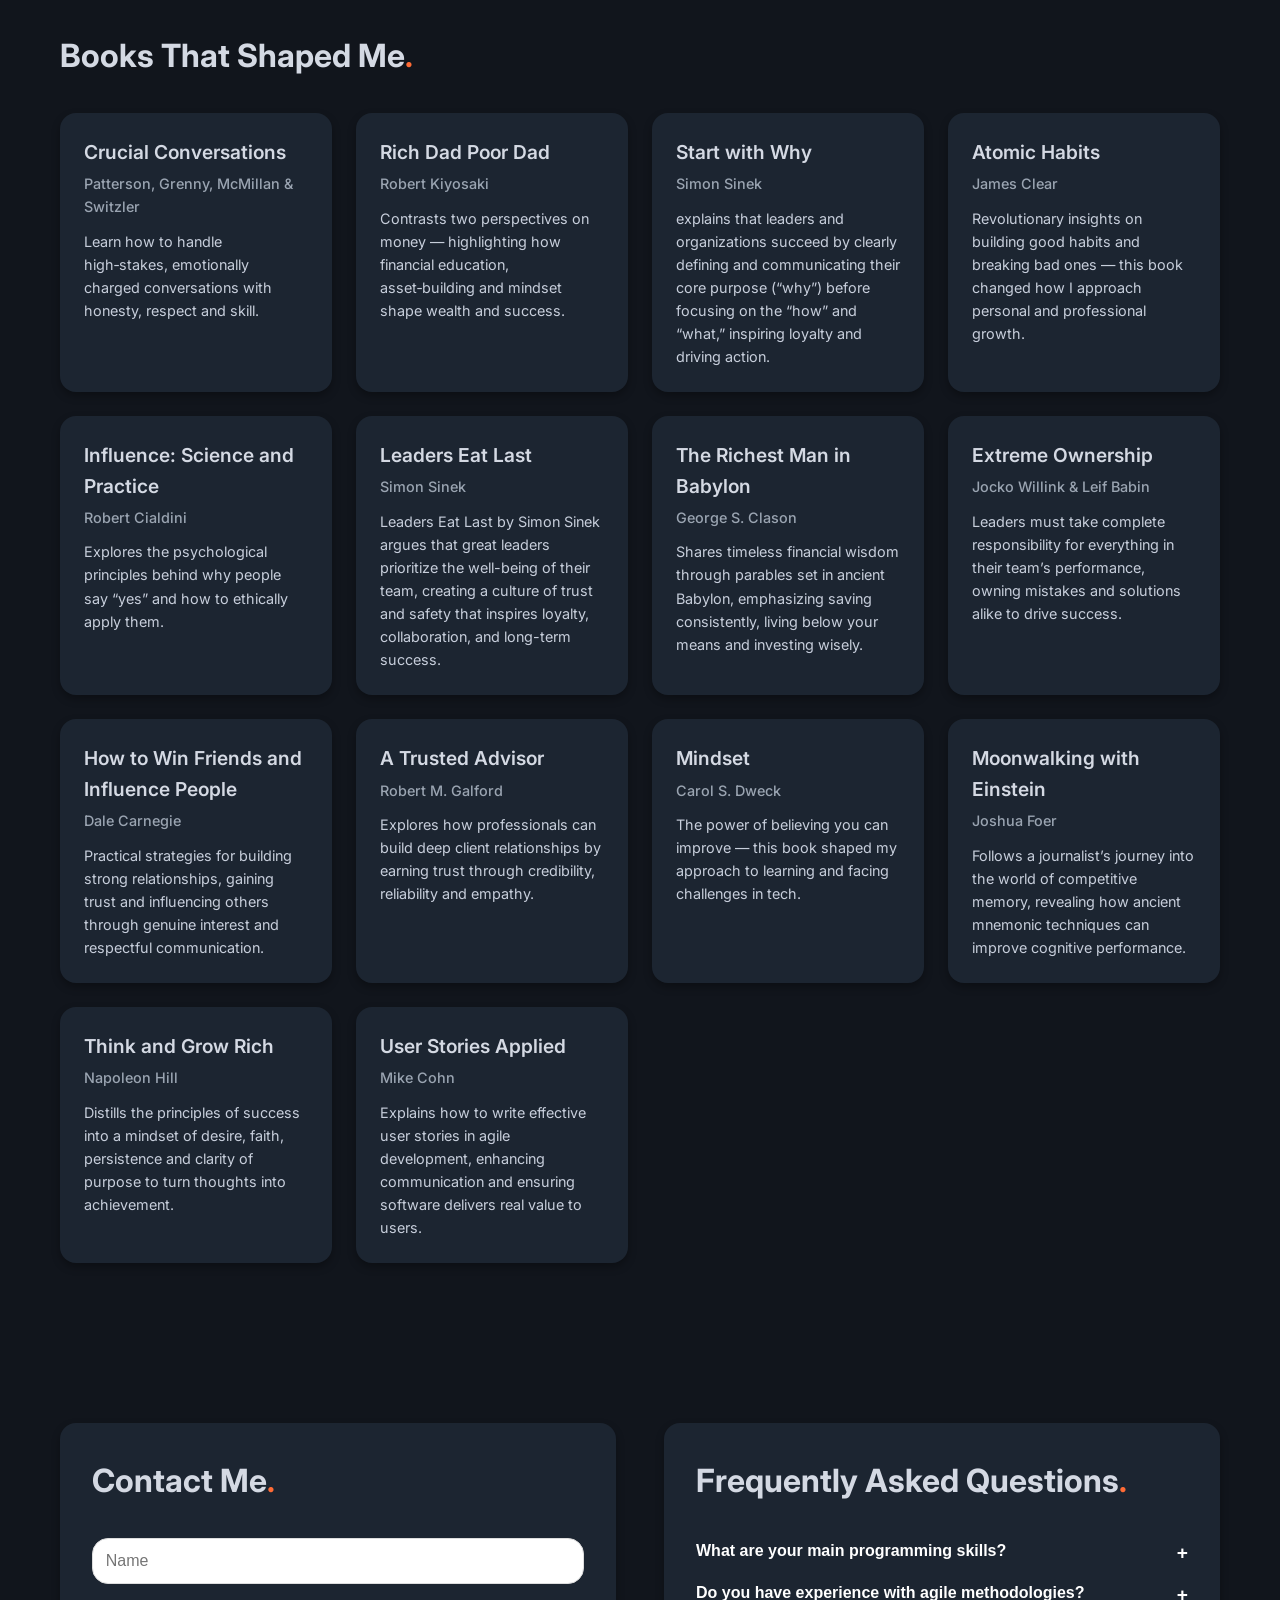
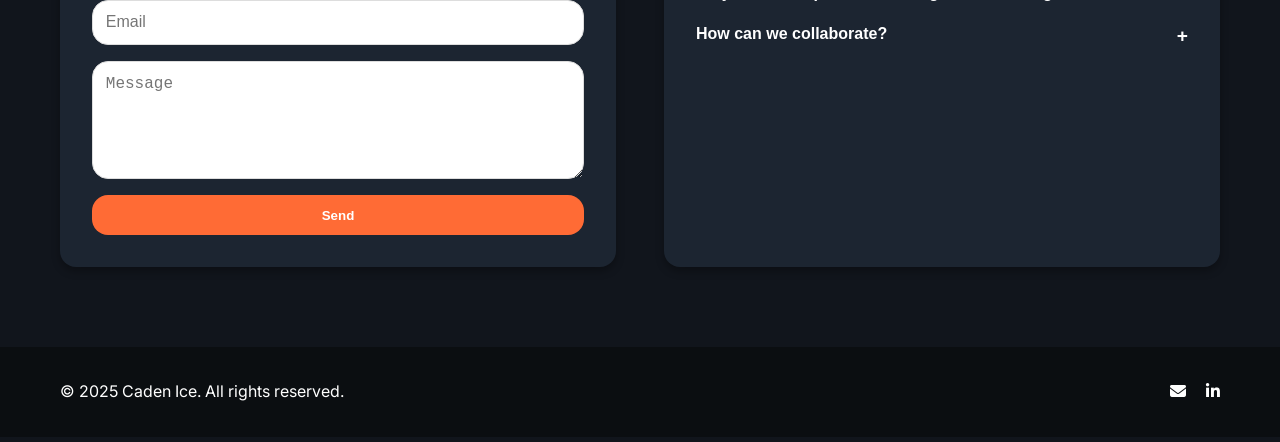
==== commit 1b2aa780: "Update index.html" ====
--- a/index.html
+++ b/index.html
@@ -215,6 +215,15 @@
                 and success.
               </p>
             </div>
+
+            <div class="book-card">
+              <h3>Start with Why</h3>
+              <h4>Simon&nbsp;Sinek</h4>
+              <p>
+                explains that leaders and organizations succeed by clearly defining and communicating their 
+                core purpose (“why”) before focusing on the “how” and “what,” inspiring loyalty and driving action.
+              </p>
+            </div>
             <!-- Book 3 -->
             <div class="book-card">
               <h3>Atomic Habits</h3>
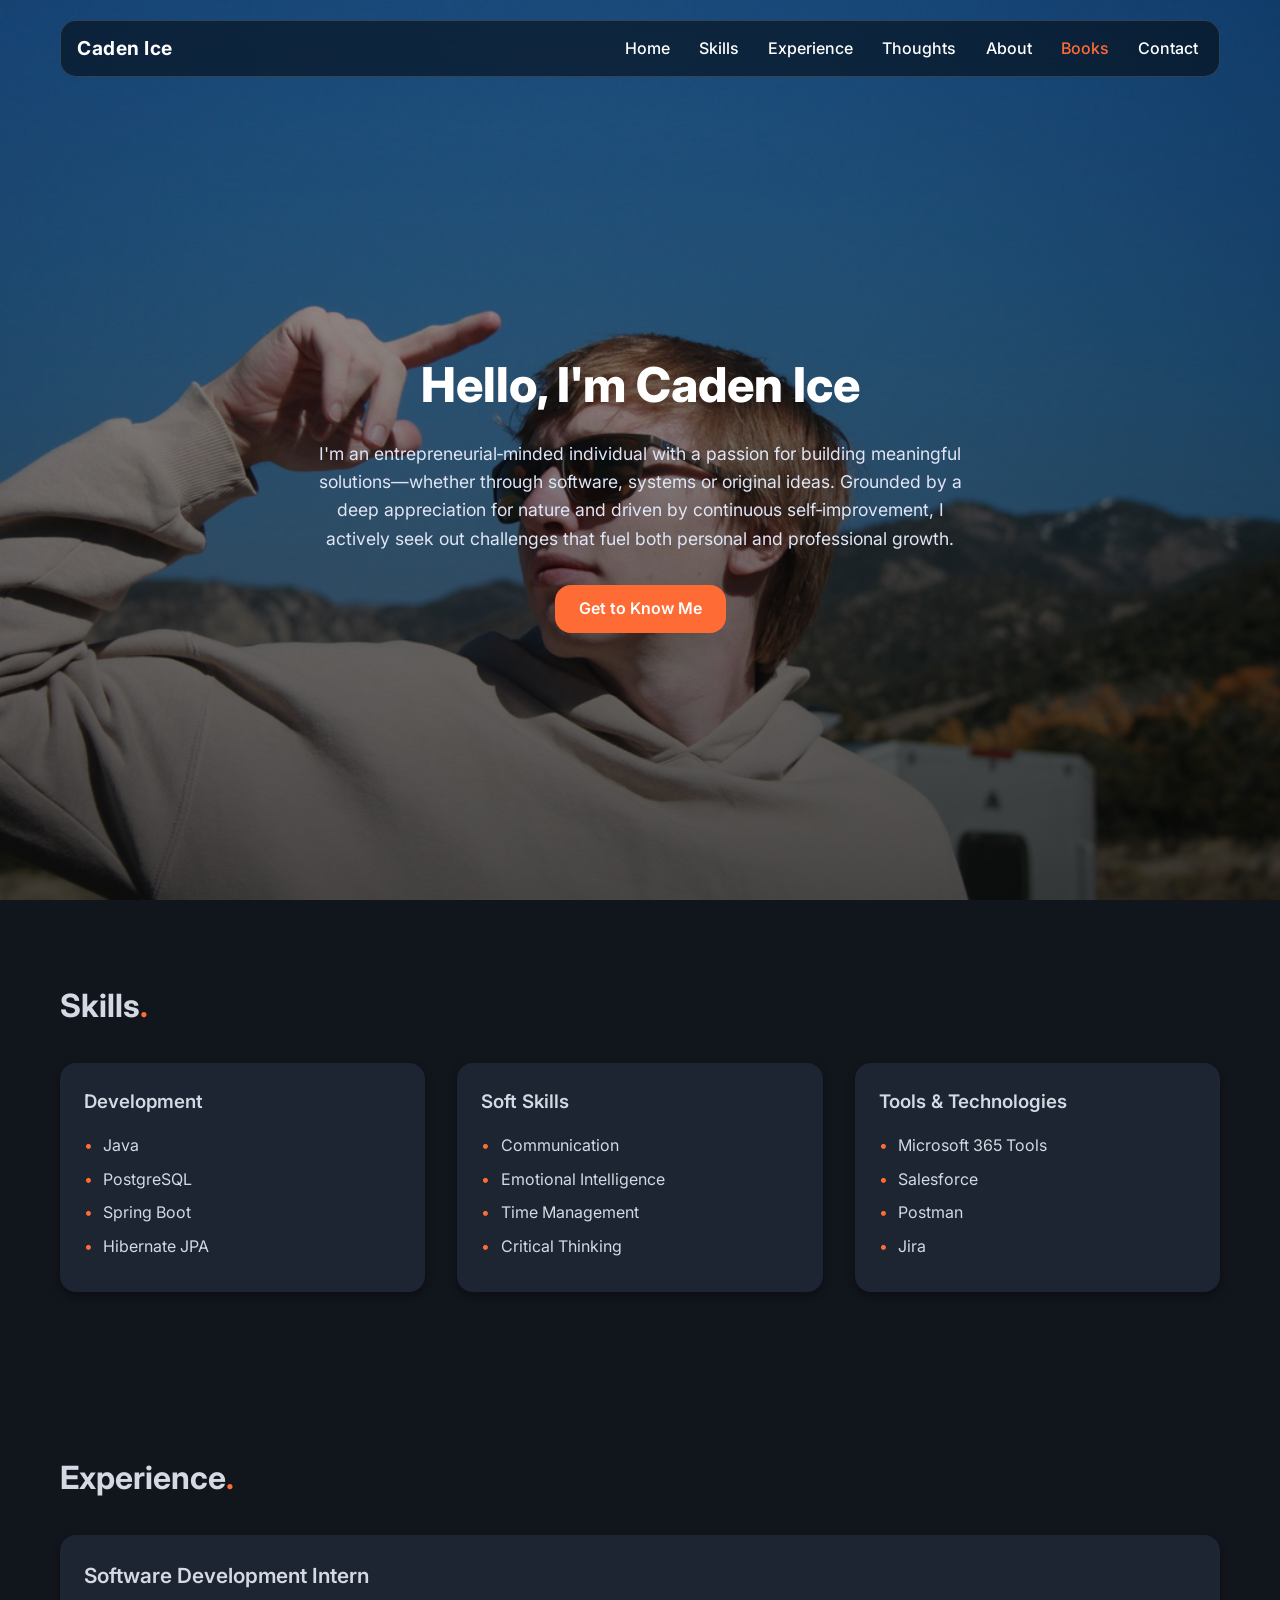
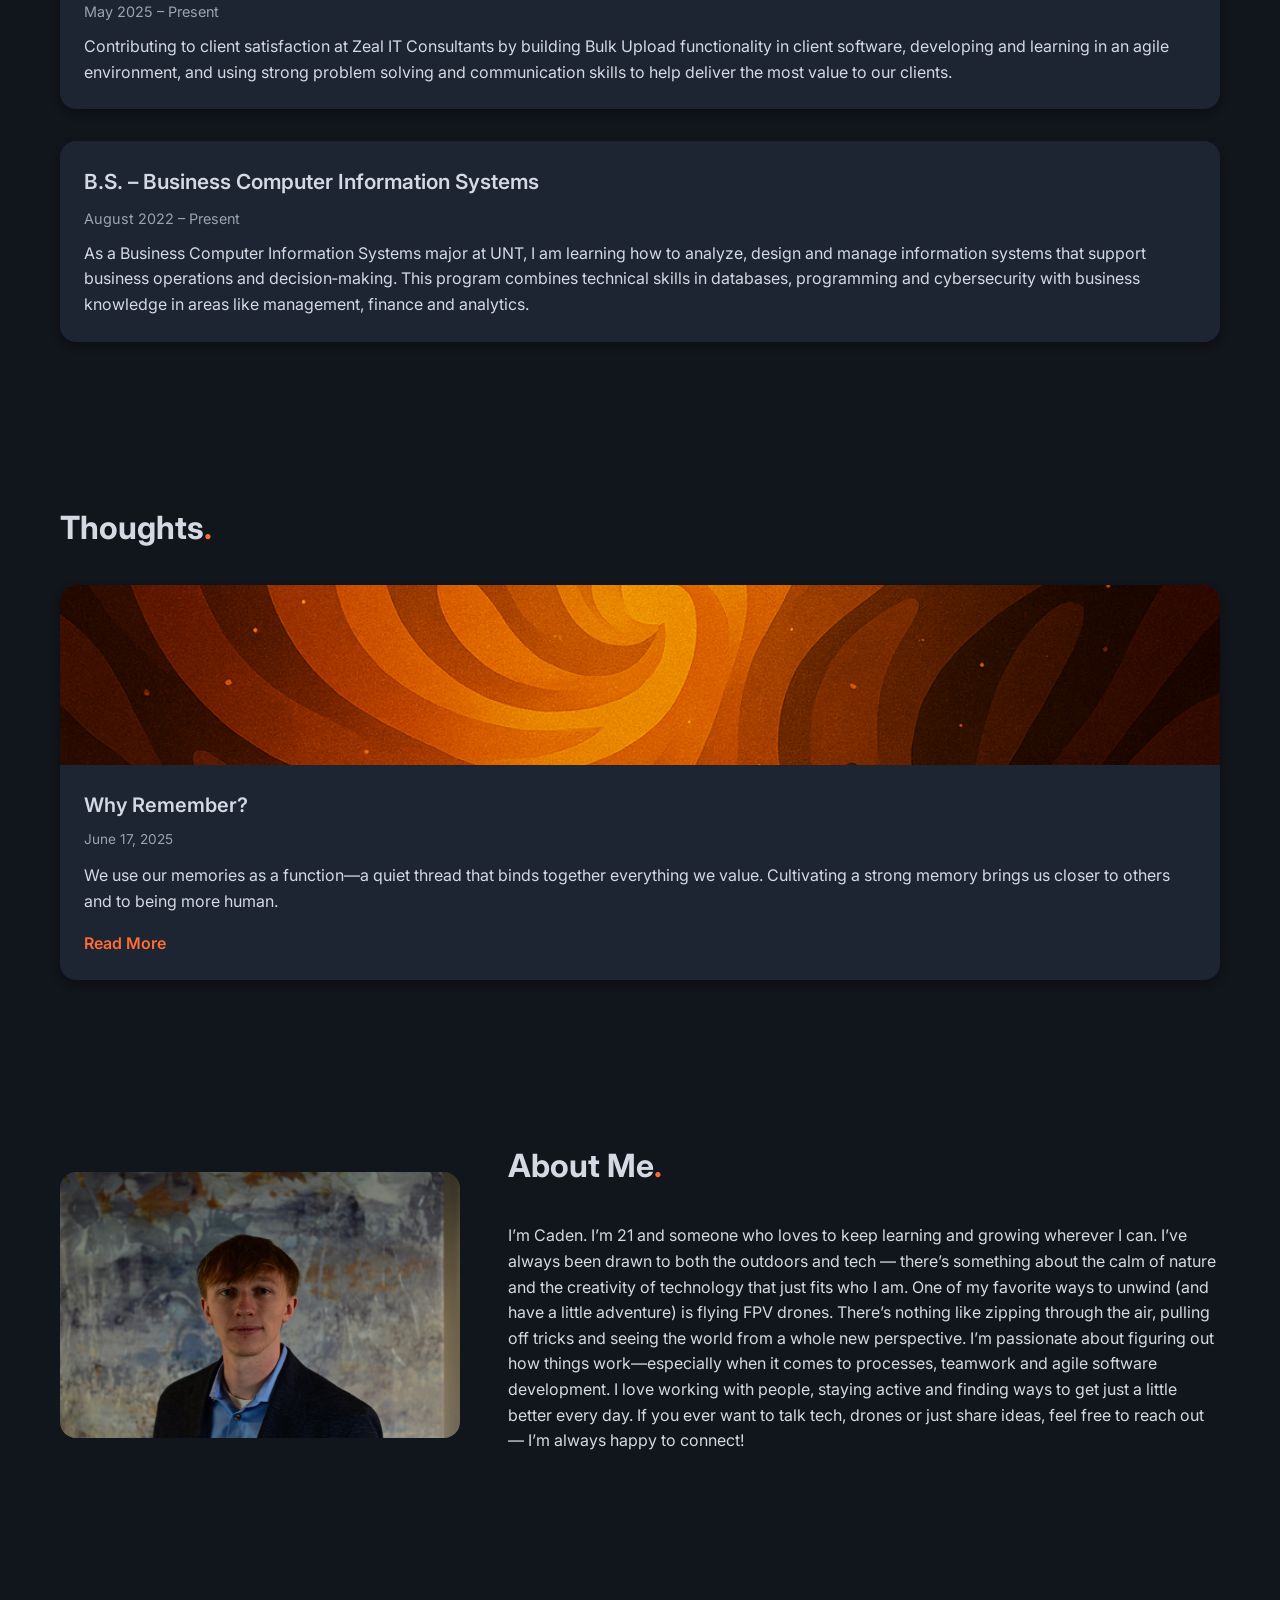
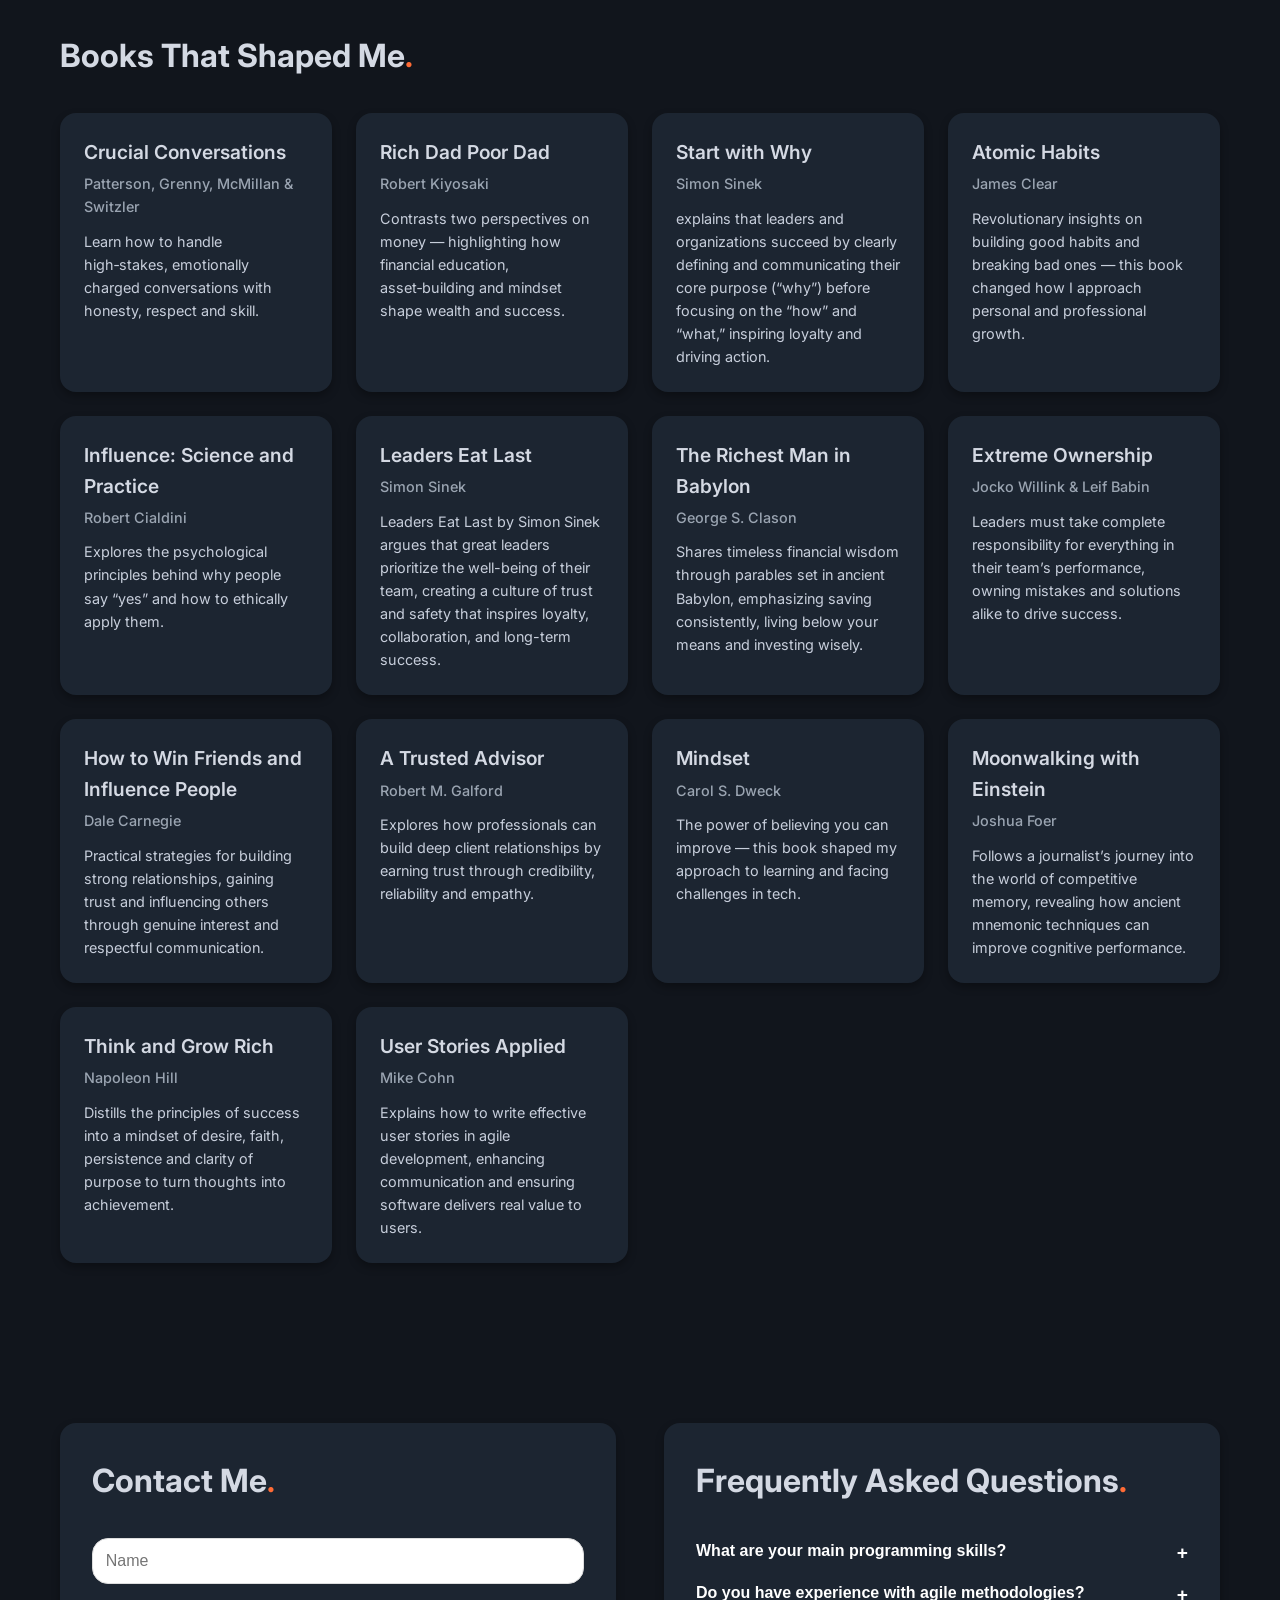
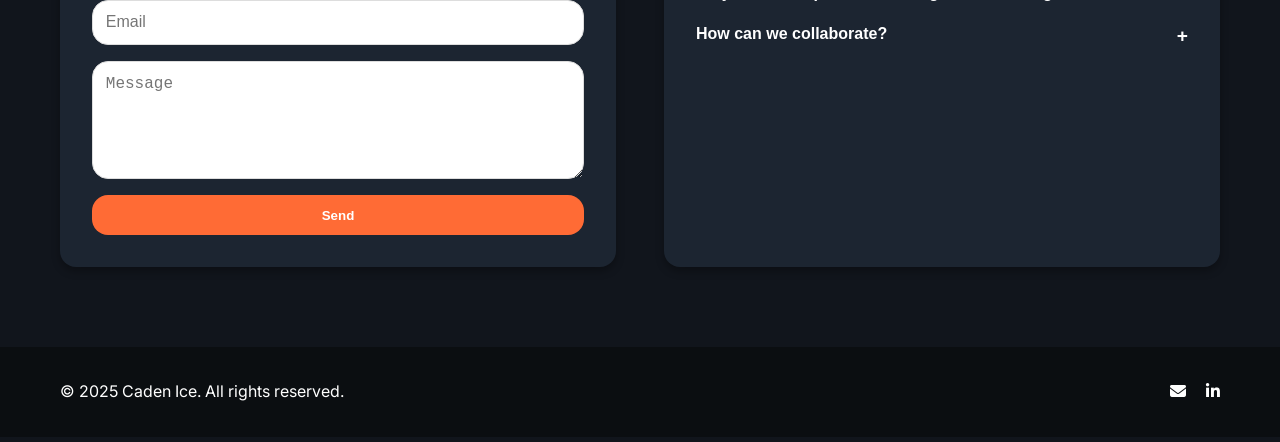
==== commit a3677dcb: "Update index.html" ====
--- a/index.html
+++ b/index.html
@@ -173,7 +173,7 @@
           <div class="about-content">
             <h2>About&nbsp;Me<span class="dot">.</span></h2>
             <p>
-              I’m Caden. I’m 21 and just someone who loves to keep learning
+              I’m Caden. I’m 21 and someone who loves to keep learning
               and growing wherever I can. I’ve always been drawn to both
               the outdoors and tech — there’s something about the calm
               of nature and the creativity of technology that just fits who I
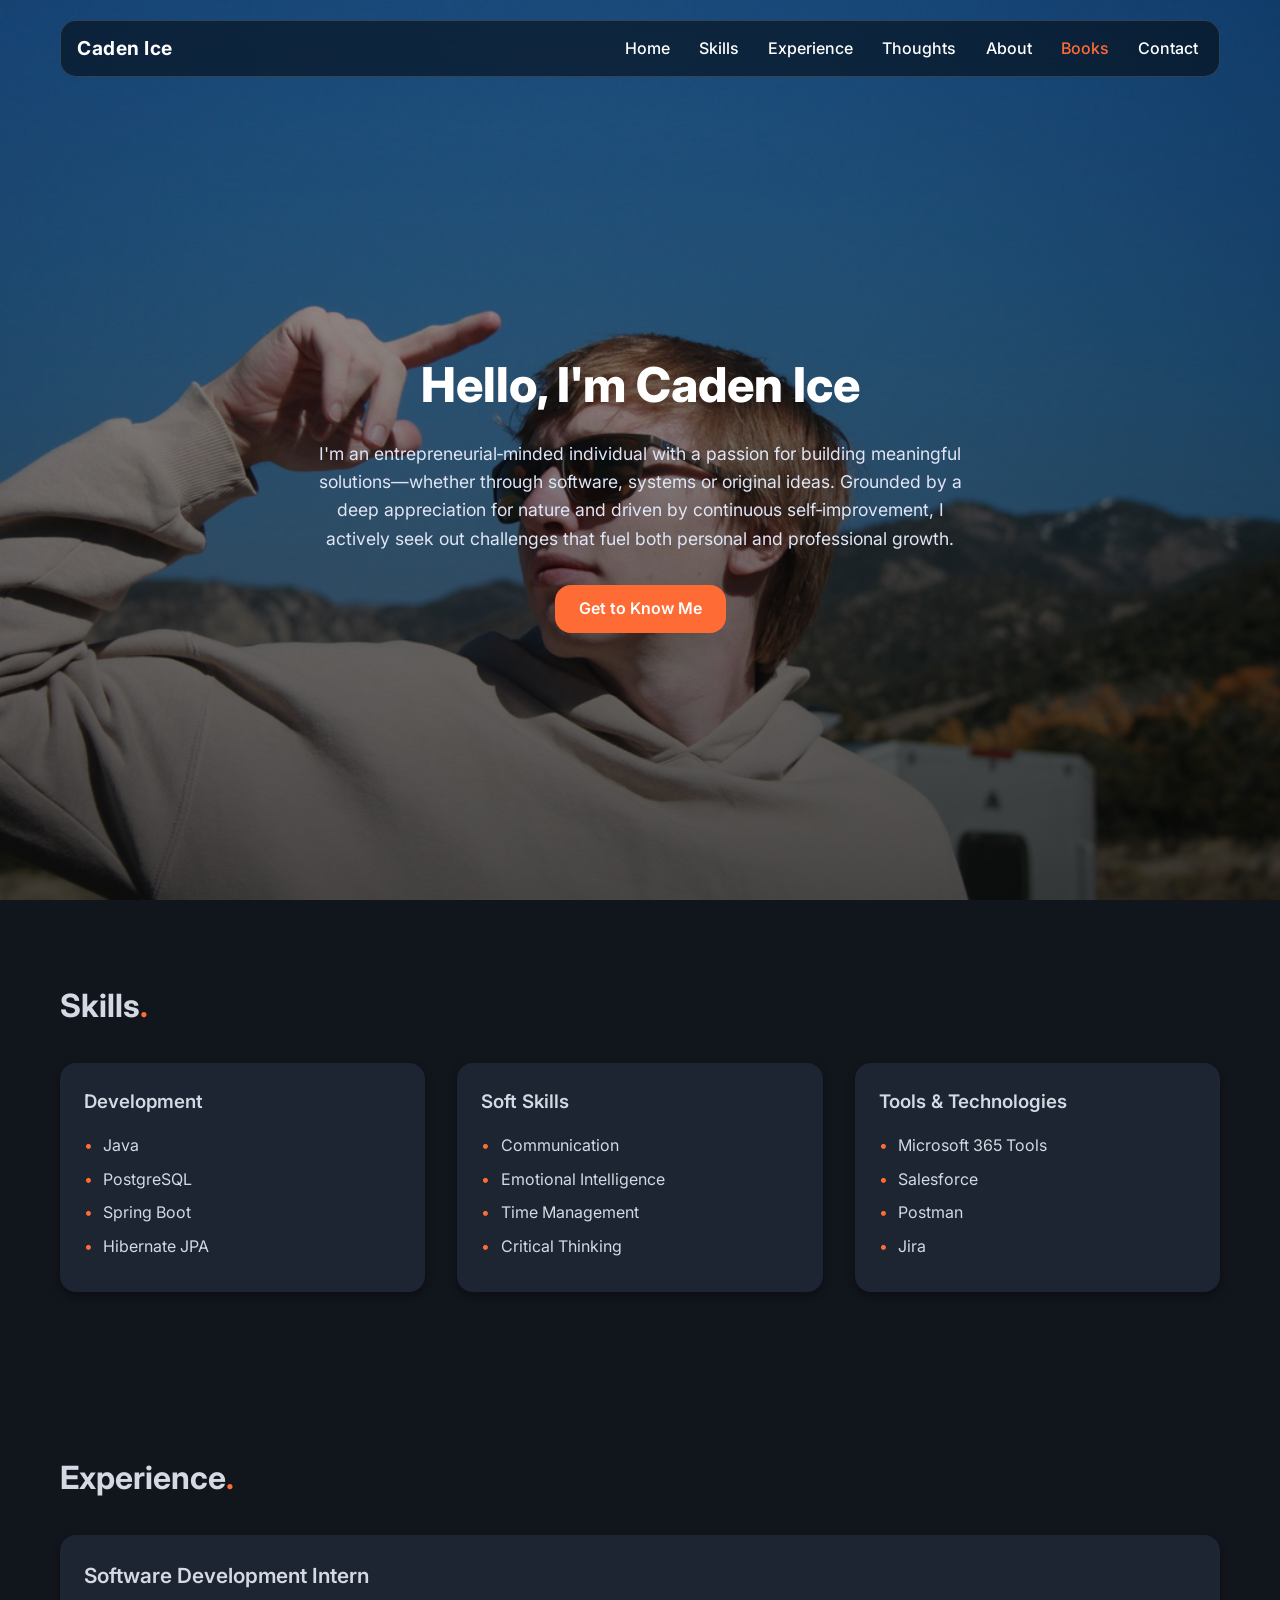
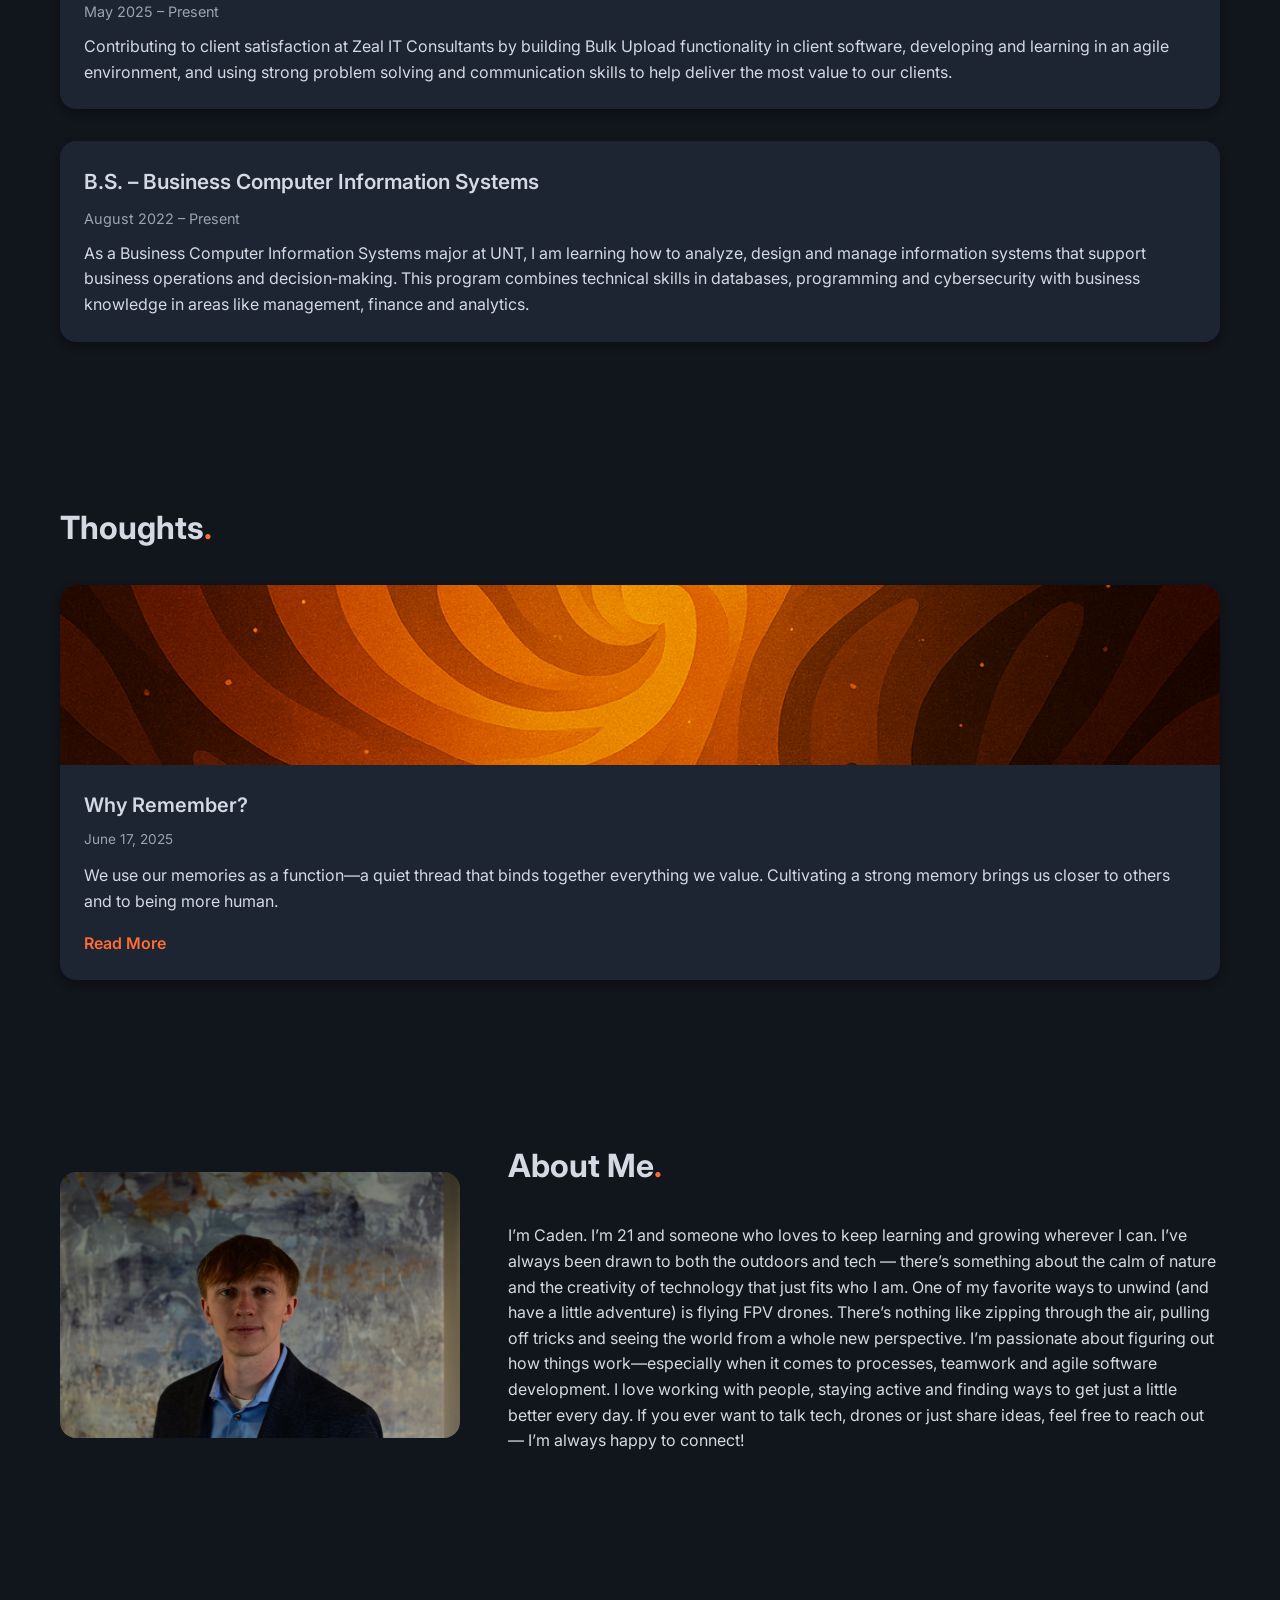
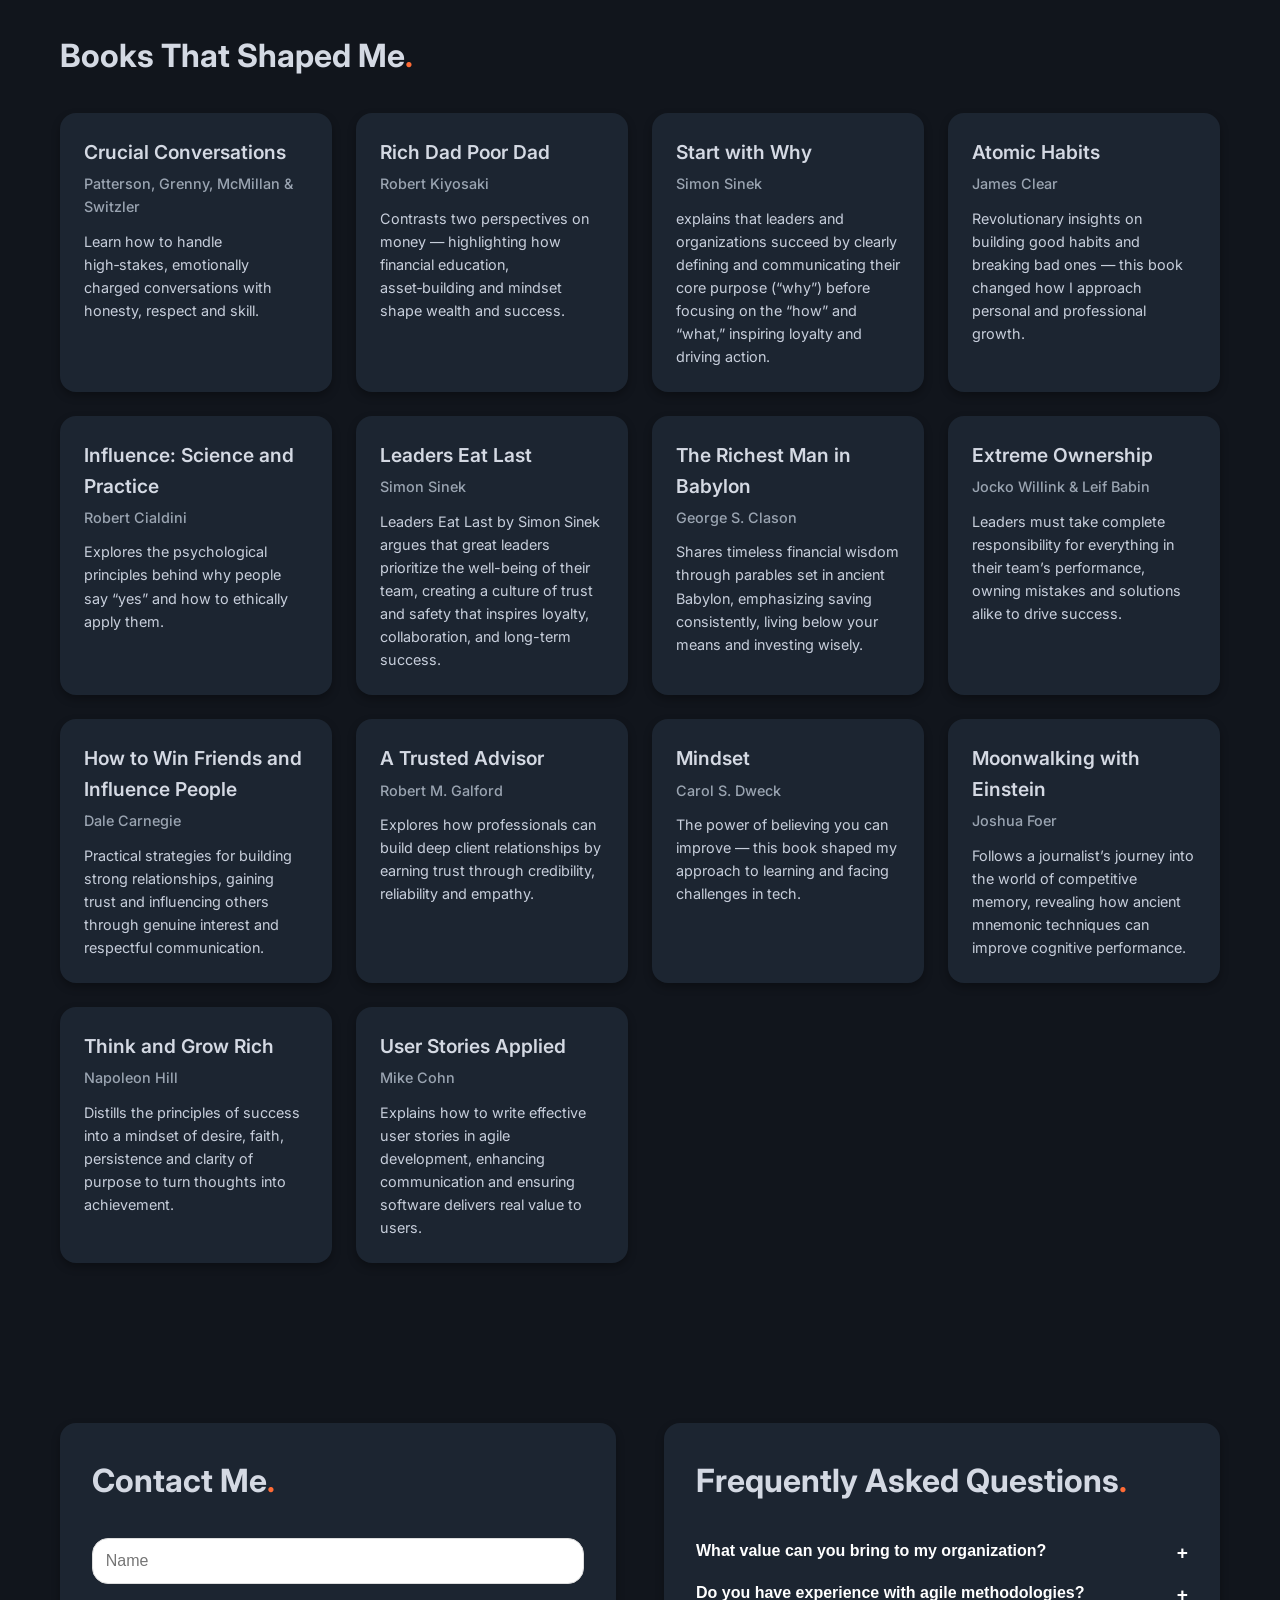
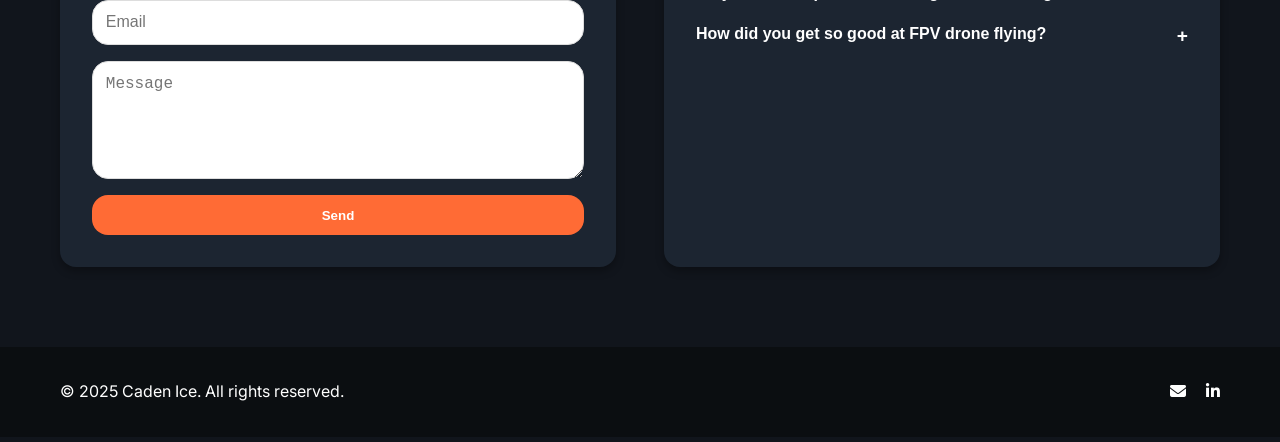
==== commit 16c18a06: "Update index.html" ====
--- a/index.html
+++ b/index.html
@@ -359,16 +359,20 @@
           <div class="faq">
             <h2>Frequently&nbsp;Asked&nbsp;Questions<span class="dot">.</span></h2>
             <div class="faq-item">
-              <button class="faq-question">What are your main programming skills?</button>
-              <p class="faq-answer">Java, PostgreSQL, Spring Boot and Hibernate&nbsp;JPA.</p>
+              <button class="faq-question">What value can you bring to my organization?</button>
+              <p class="faq-answer">Personally, I believe the value I bring is determined by my future value. I have an insatiable 
+                need to learn and know, I use failure as a tool to improve and I believe I can learn anything. To give a professional response, I have experience with technologies like - 
+                Java, PostgreSQL, Spring Boot and Hibernate&nbsp;JPA - and I've developed great soft skills like - communication, empathy, self awareness and regulation, 
+                public speaking and critical thinking -.</p>
             </div>
             <div class="faq-item">
               <button class="faq-question">Do you have experience with agile methodologies?</button>
               <p class="faq-answer">Yes — I thrive in agile environments, collaborating with cross‑functional teams and delivering iterative value.</p>
             </div>
             <div class="faq-item">
-              <button class="faq-question">How can we collaborate?</button>
-              <p class="faq-answer">Feel free to send a message through the contact form or connect with me on LinkedIn. I'm open to new projects and ideas.</p>
+              <button class="faq-question">How did you get so good at FPV drone flying?</button>
+              <p class="faq-answer">Natural Talent... just kidding! Hundreds of hours spent in simulators such as Velocidrone with a physical transmitter. 
+                For more info check out iceman.fpv on Instagram!</p>
             </div>
           </div>
         </div>
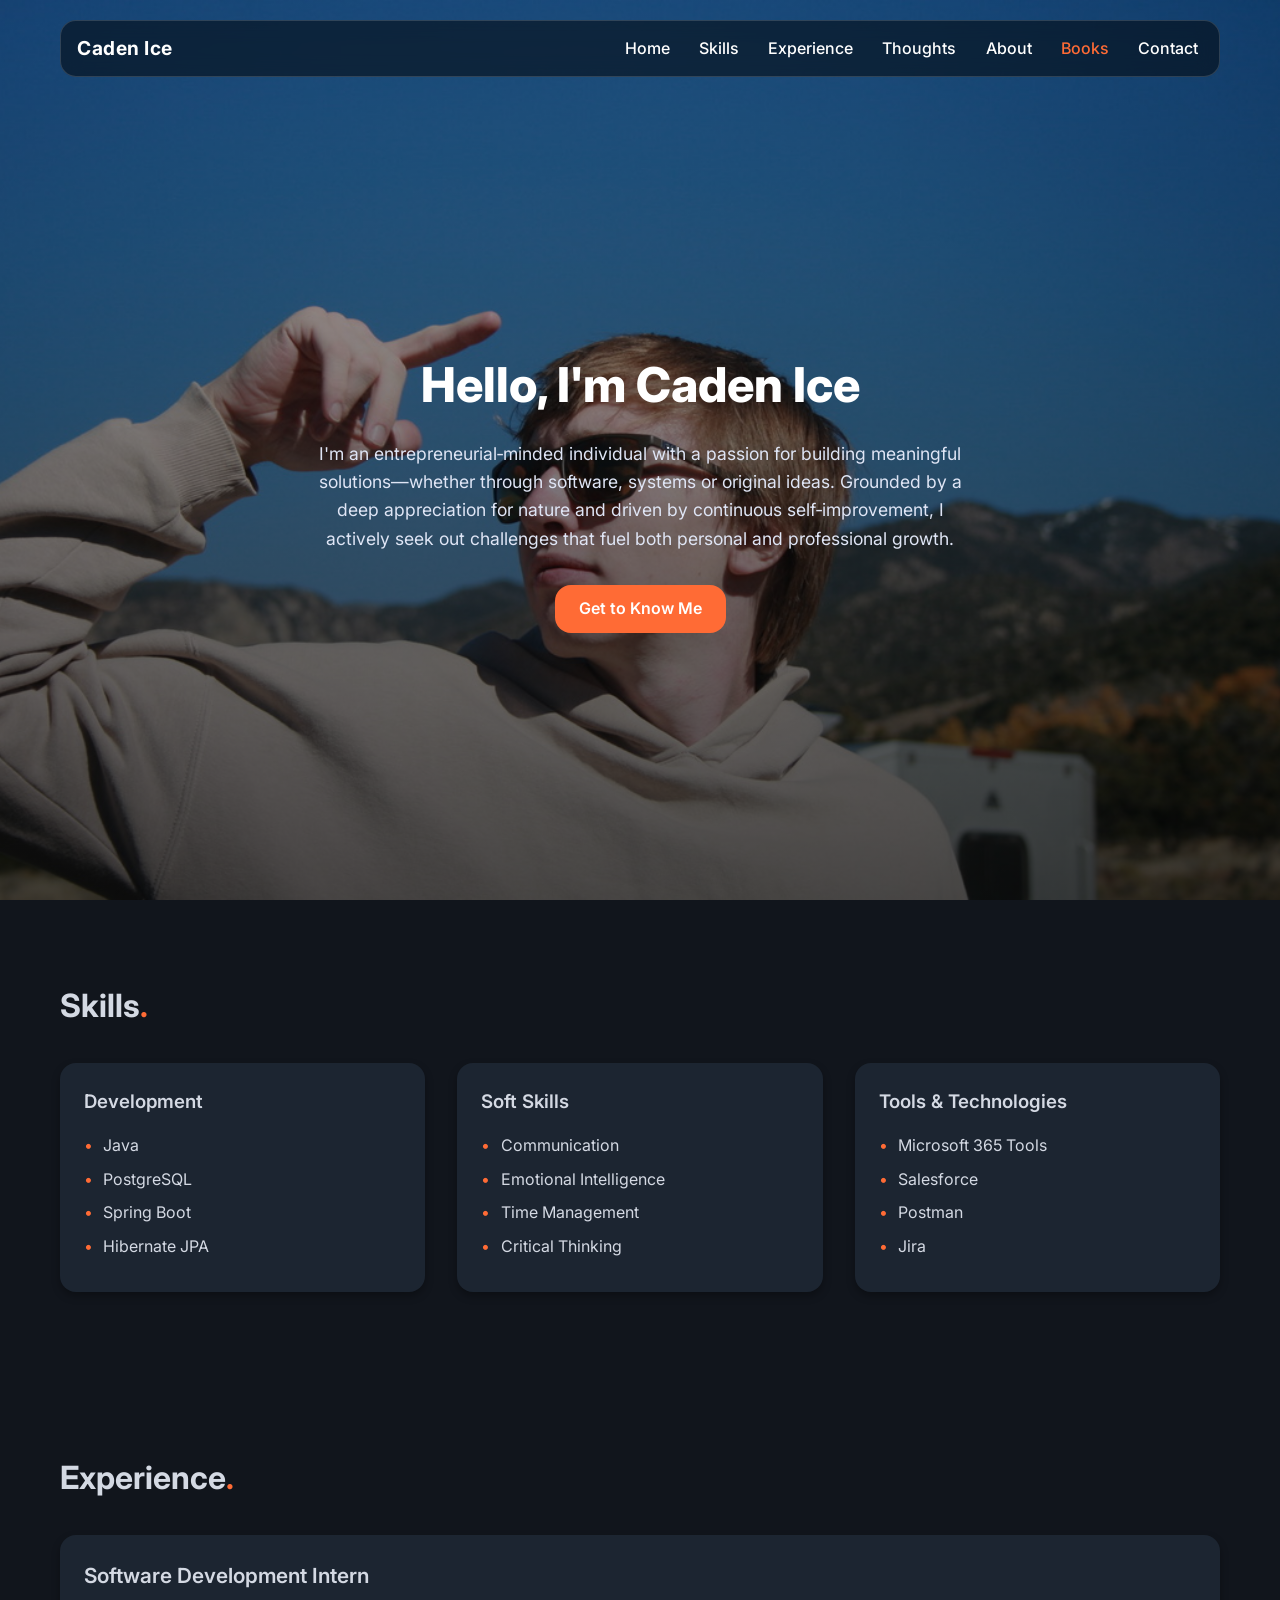
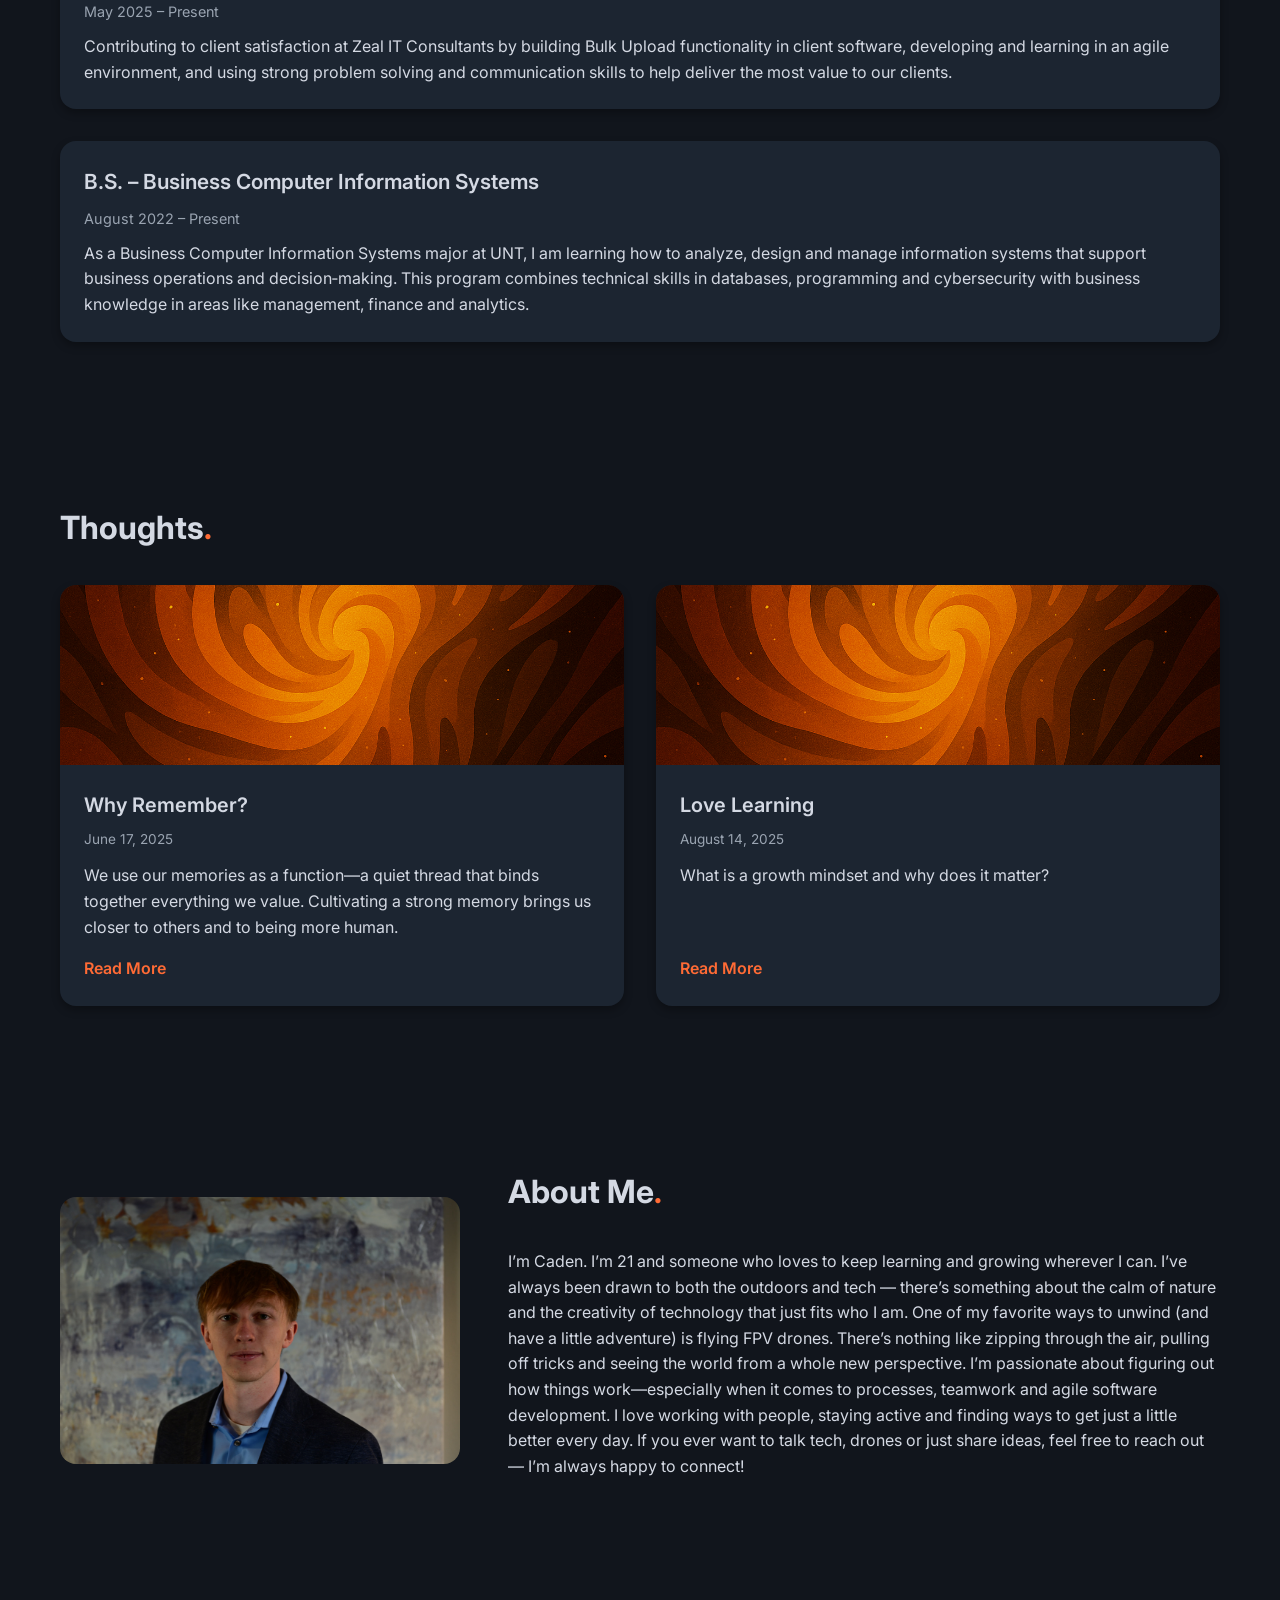
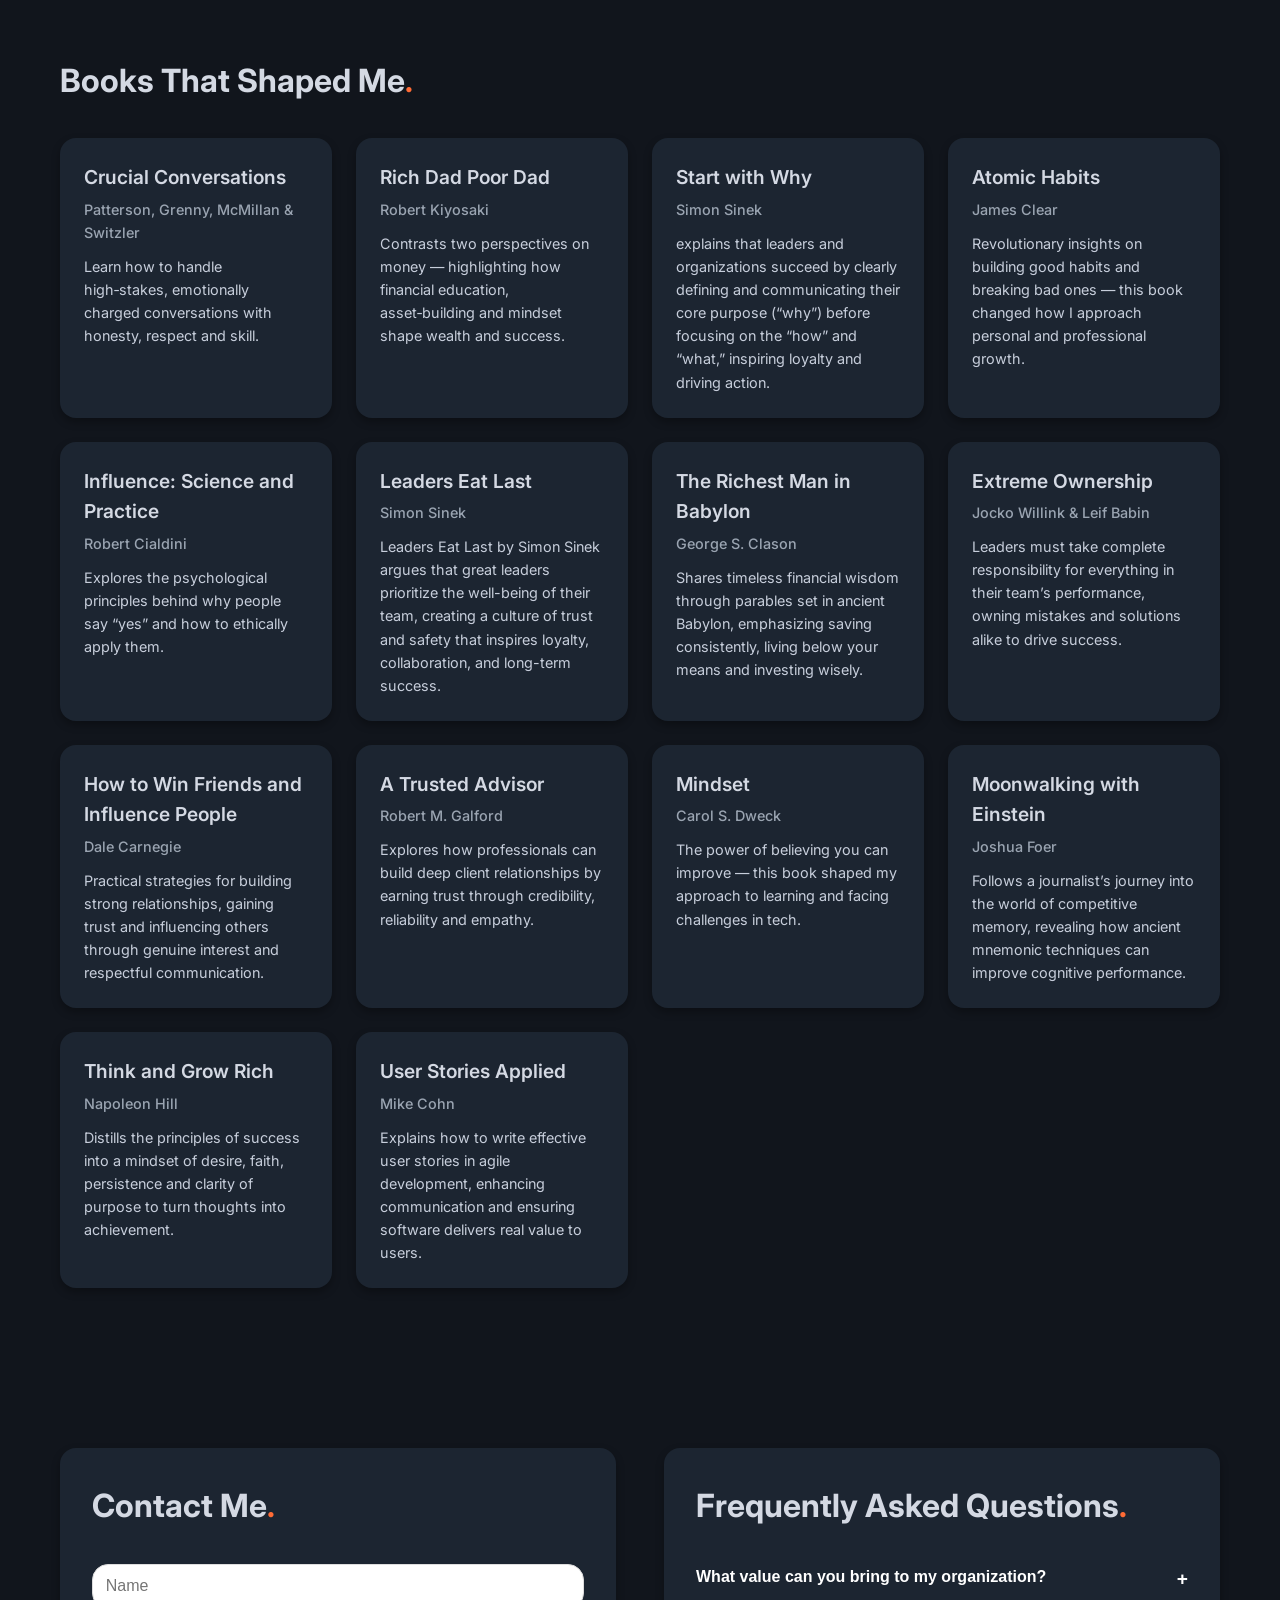
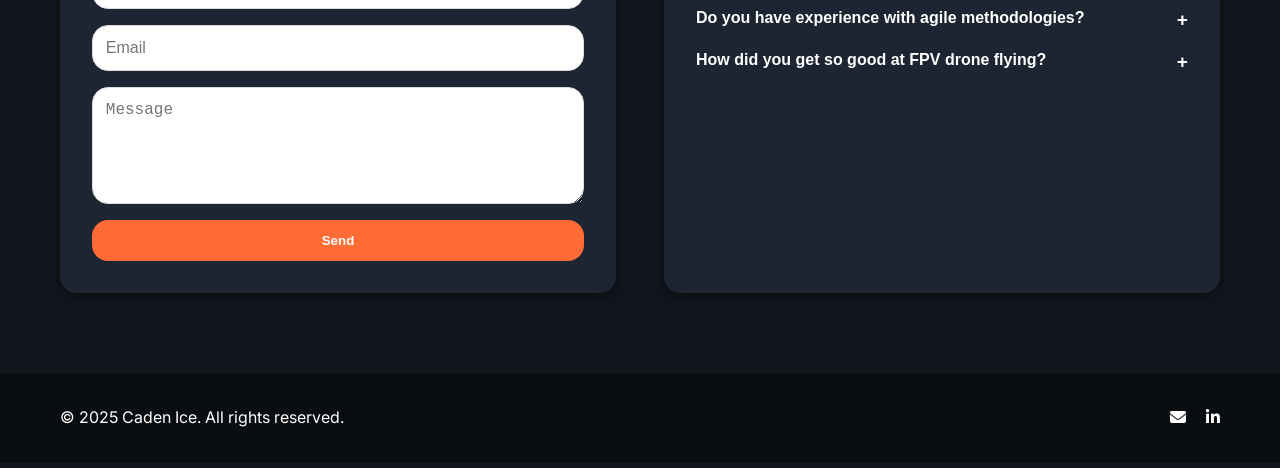
==== commit 4e7ee2c6: "Update index.html" ====
--- a/index.html
+++ b/index.html
@@ -159,9 +159,23 @@
                 <a href="why-remember.html" class="read-more">Read More</a>
               </div>
             </article>
-          </div>
-        </div>
-      </section>
+            <article class="blog-card">
+              <div class="blog-image">
+                <img src="assets/images/blog-memory.png" alt="Why Remember? illustration" />
+              </div>
+              <div class="blog-content">
+                <h3>Love Learning</h3>
+                <span class="date">August&nbsp;14,&nbsp;2025</span>
+                <p>
+                  What is a growth mindset and why does it matter?
+                </p>
+                <a href="LoveLearning.html" class="read-more">Read More</a>
+              </div>
+            </article>
+          </div>
+        </div>
+      </section>
+
 
       <!-- About Section -->
       <section id="about" class="section about">
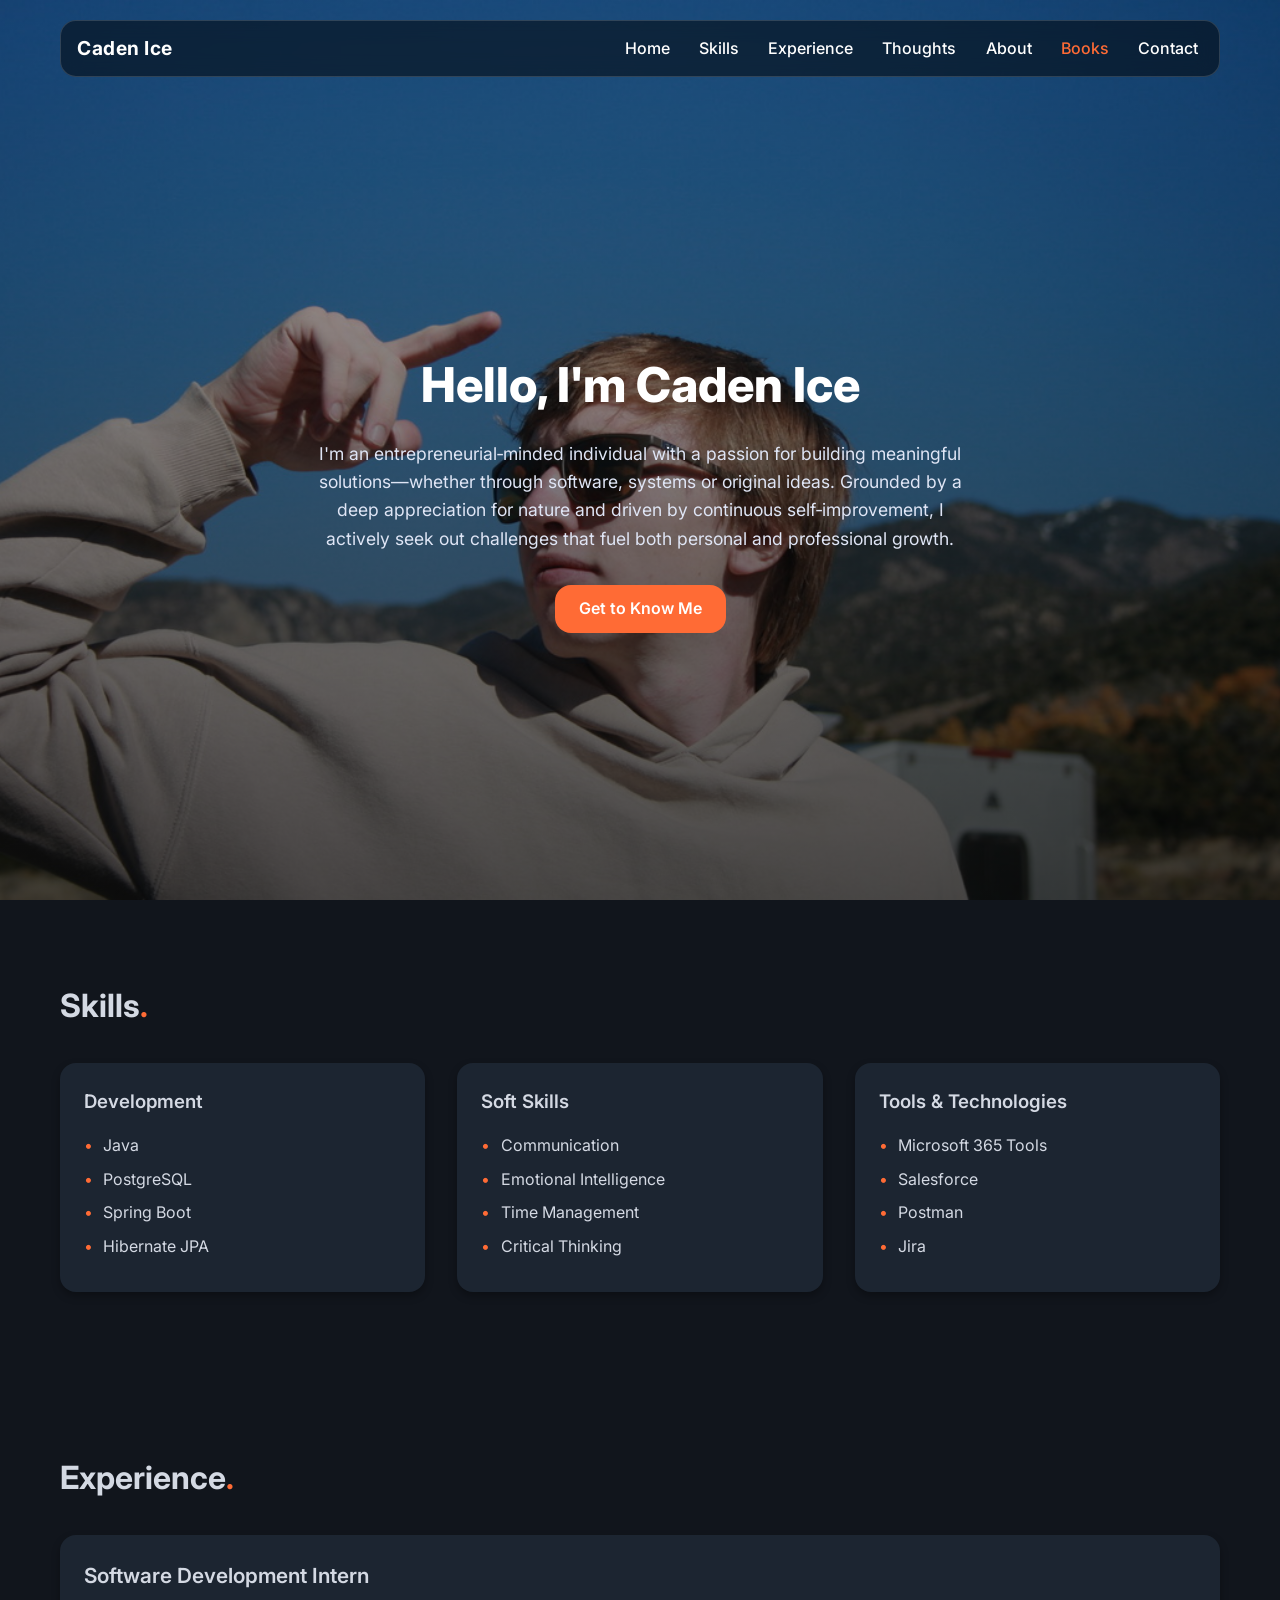
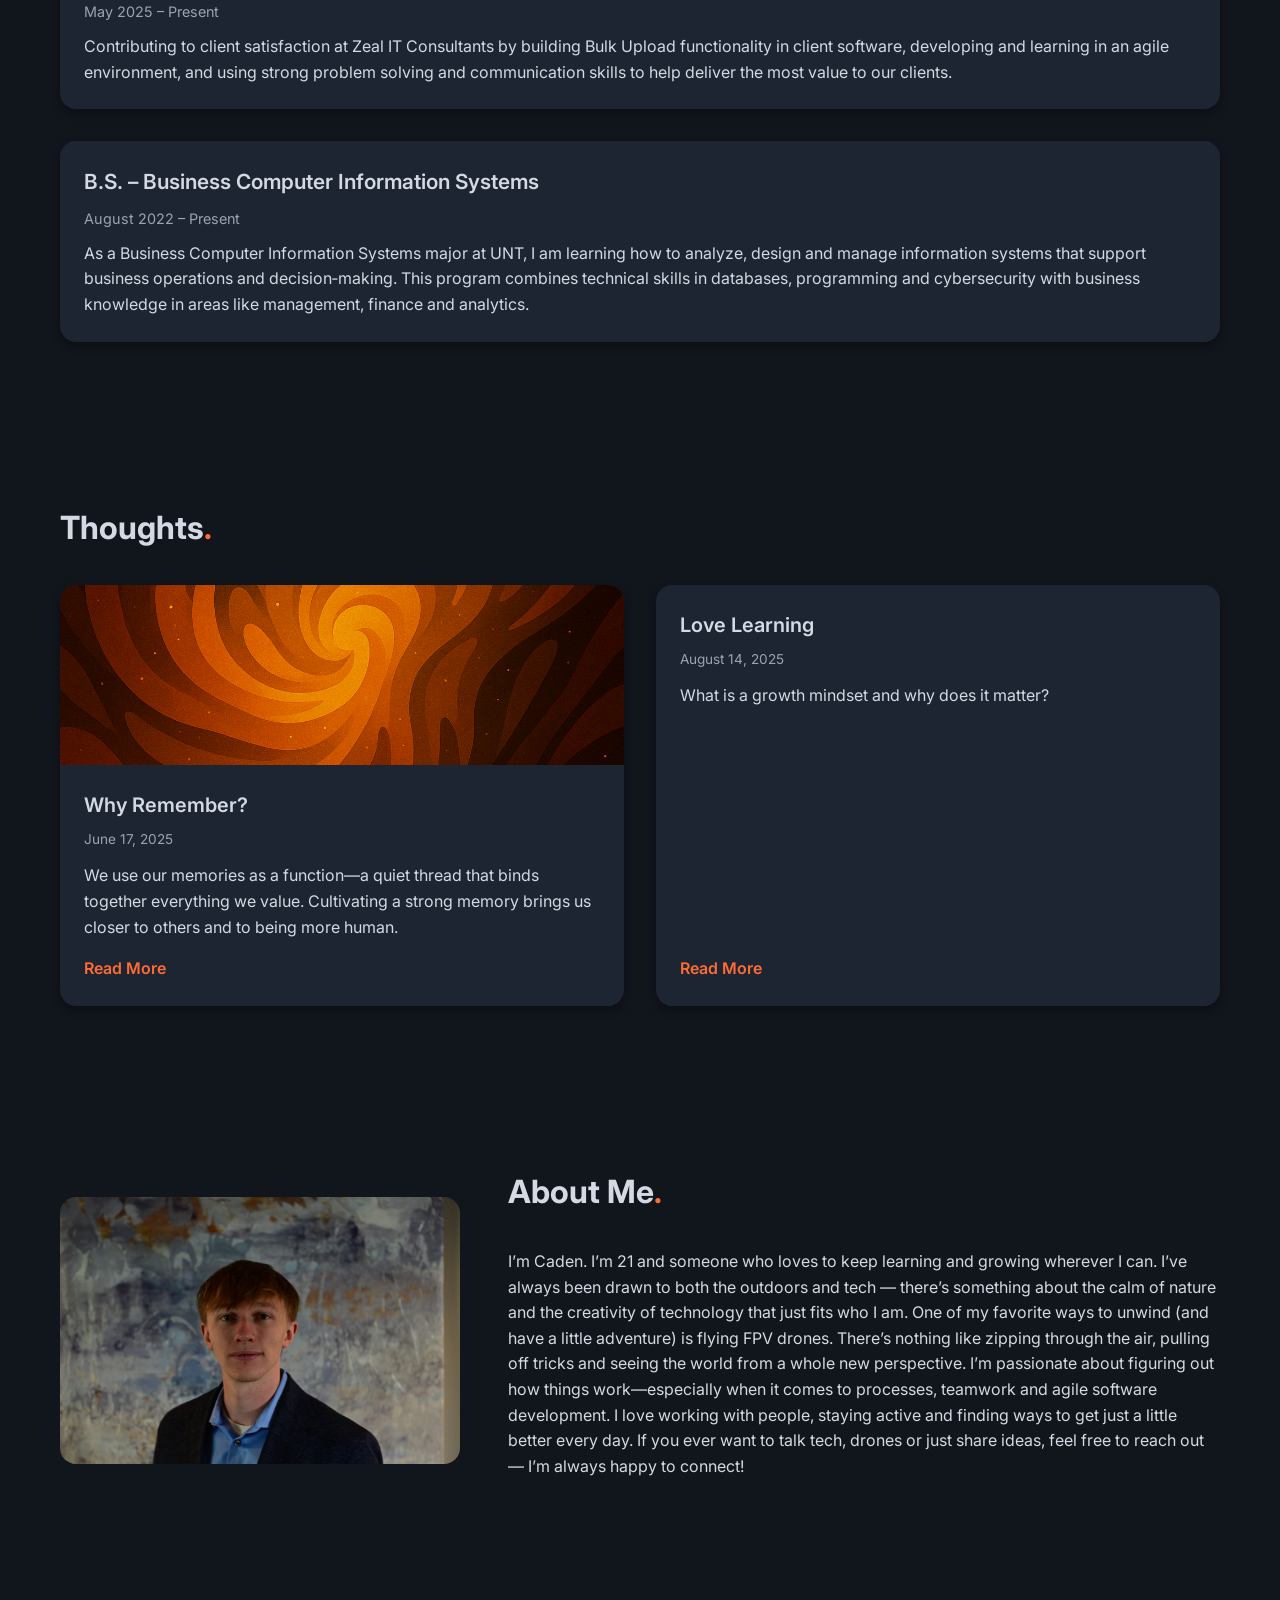
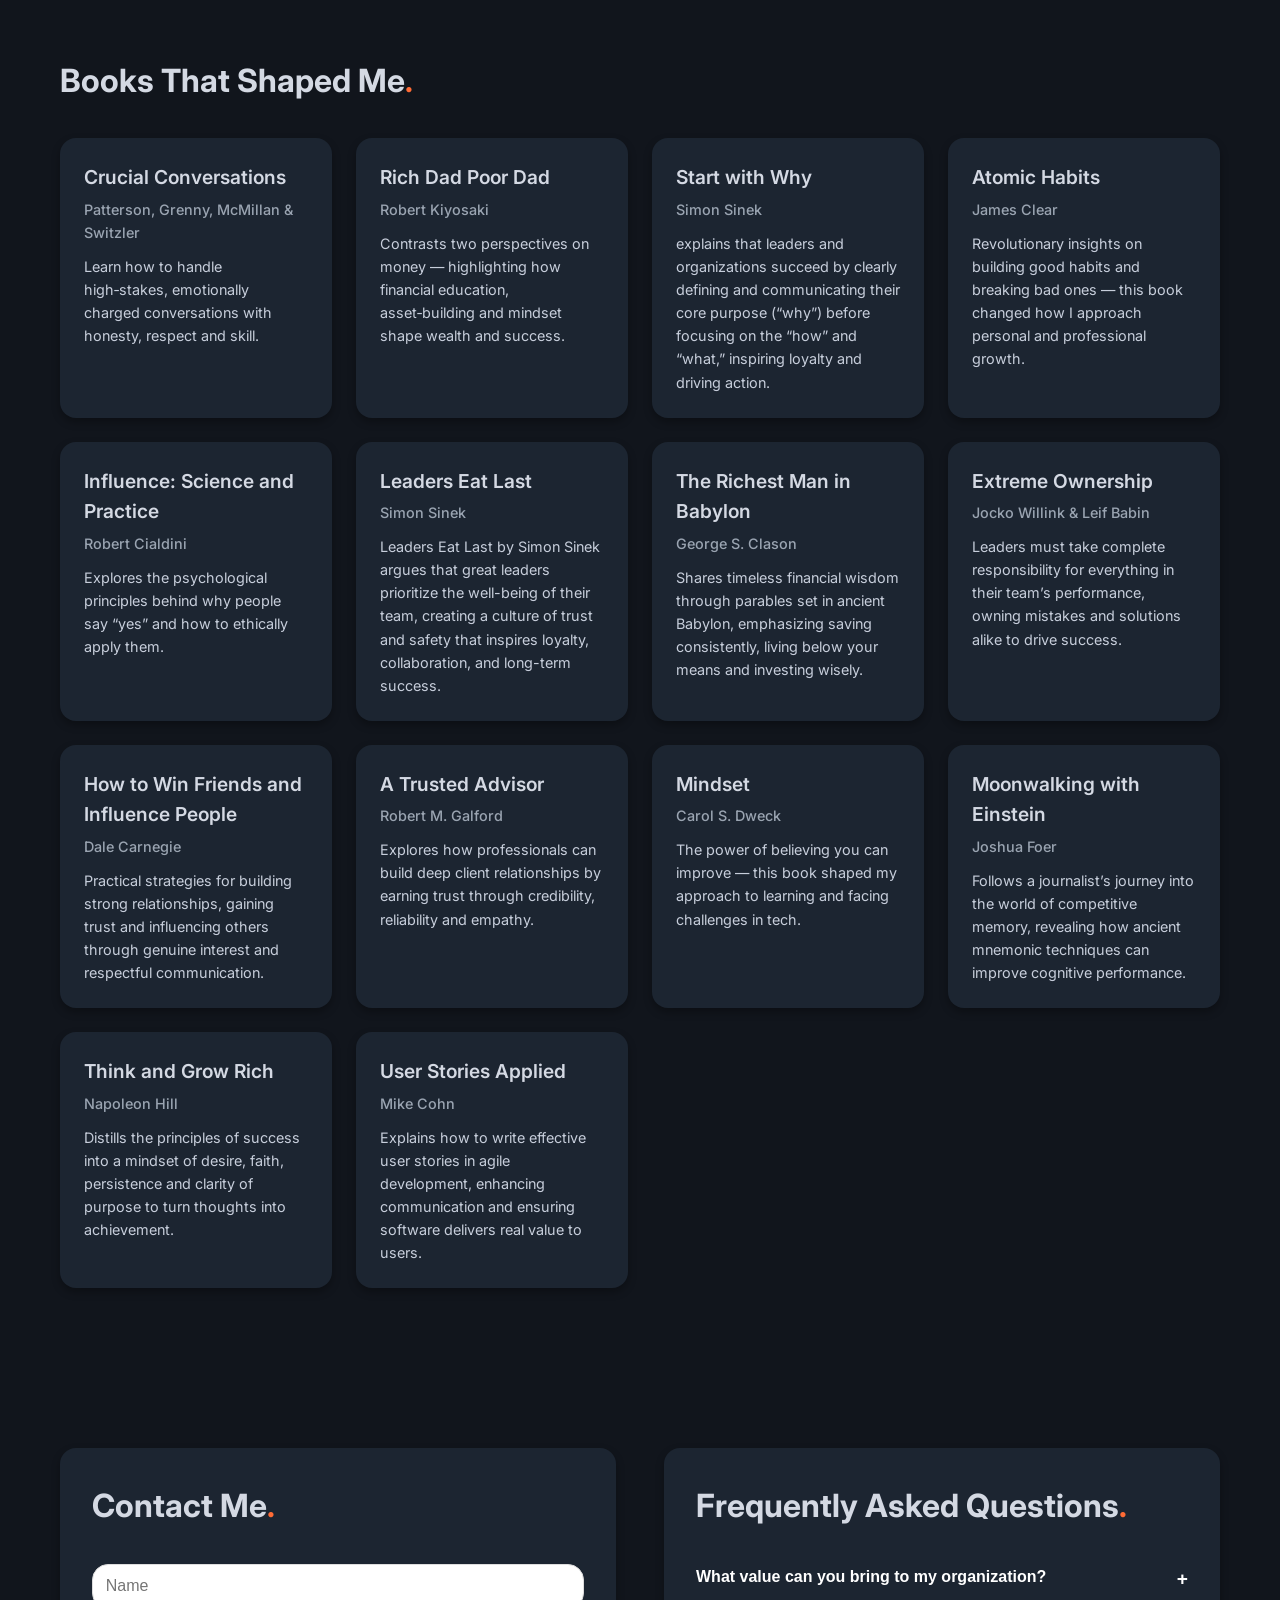
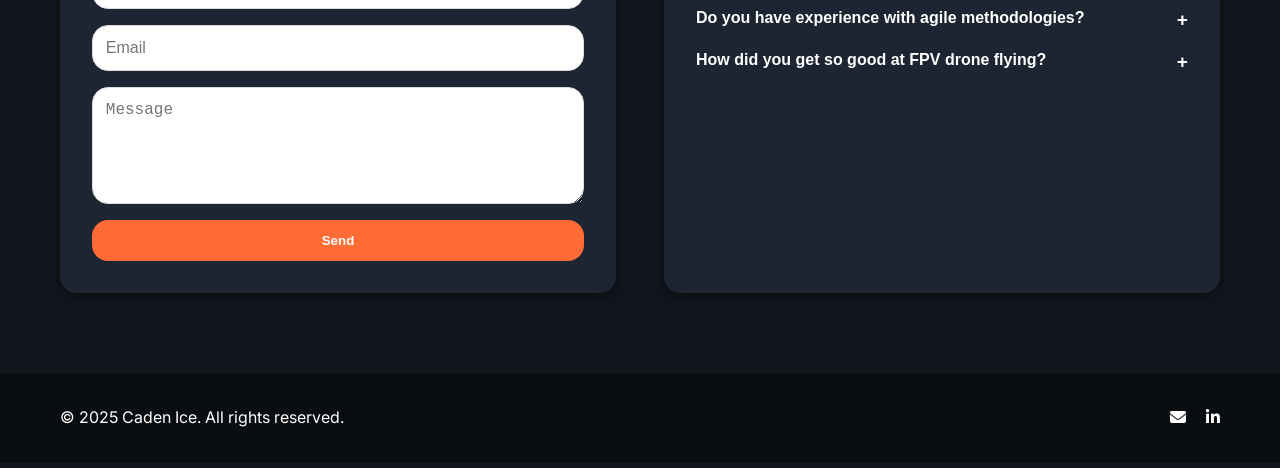
==== commit efd7f750: "Update index.html" ====
--- a/index.html
+++ b/index.html
@@ -161,7 +161,6 @@
             </article>
             <article class="blog-card">
               <div class="blog-image">
-                <img src="assets/images/blog-memory.png" alt="Why Remember? illustration" />
               </div>
               <div class="blog-content">
                 <h3>Love Learning</h3>
@@ -169,7 +168,7 @@
                 <p>
                   What is a growth mindset and why does it matter?
                 </p>
-                <a href="LoveLearning.html" class="read-more">Read More</a>
+                <a href="Lovelearning.html" class="read-more">Read More</a>
               </div>
             </article>
           </div>
